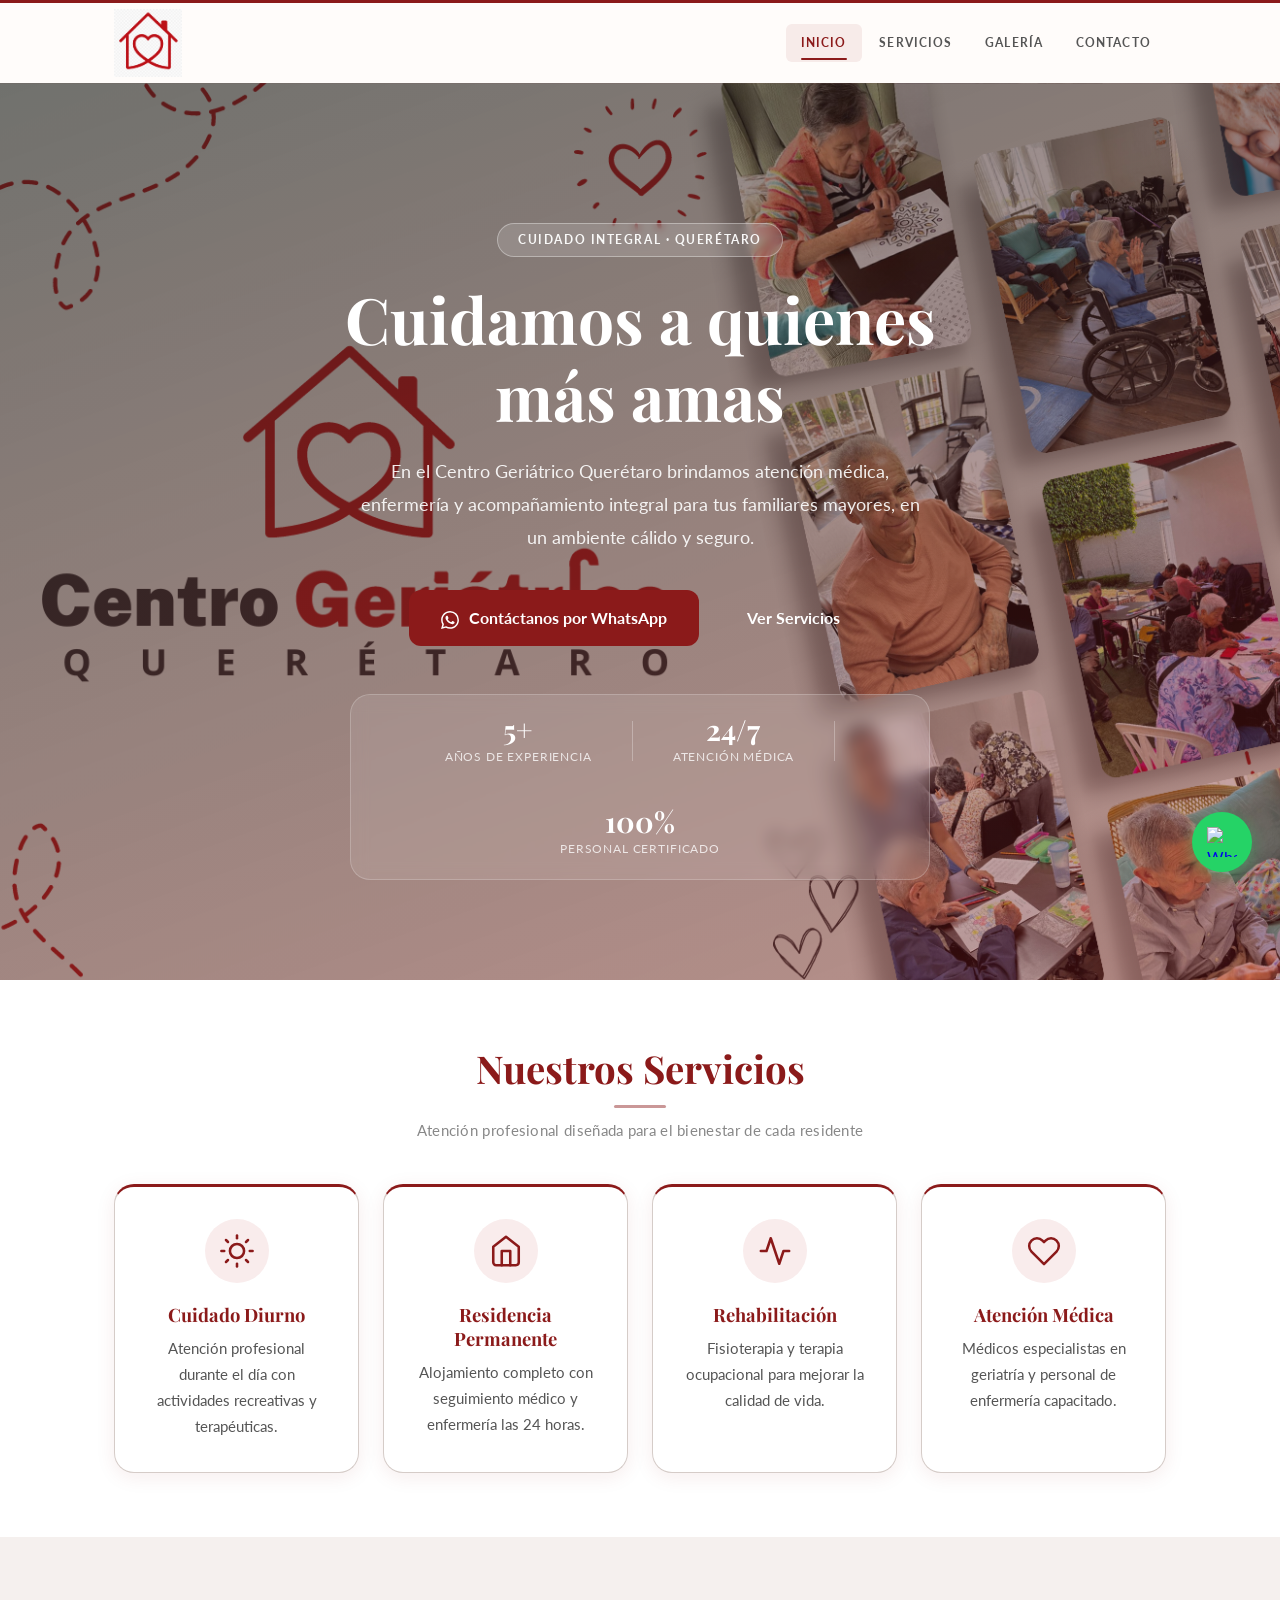
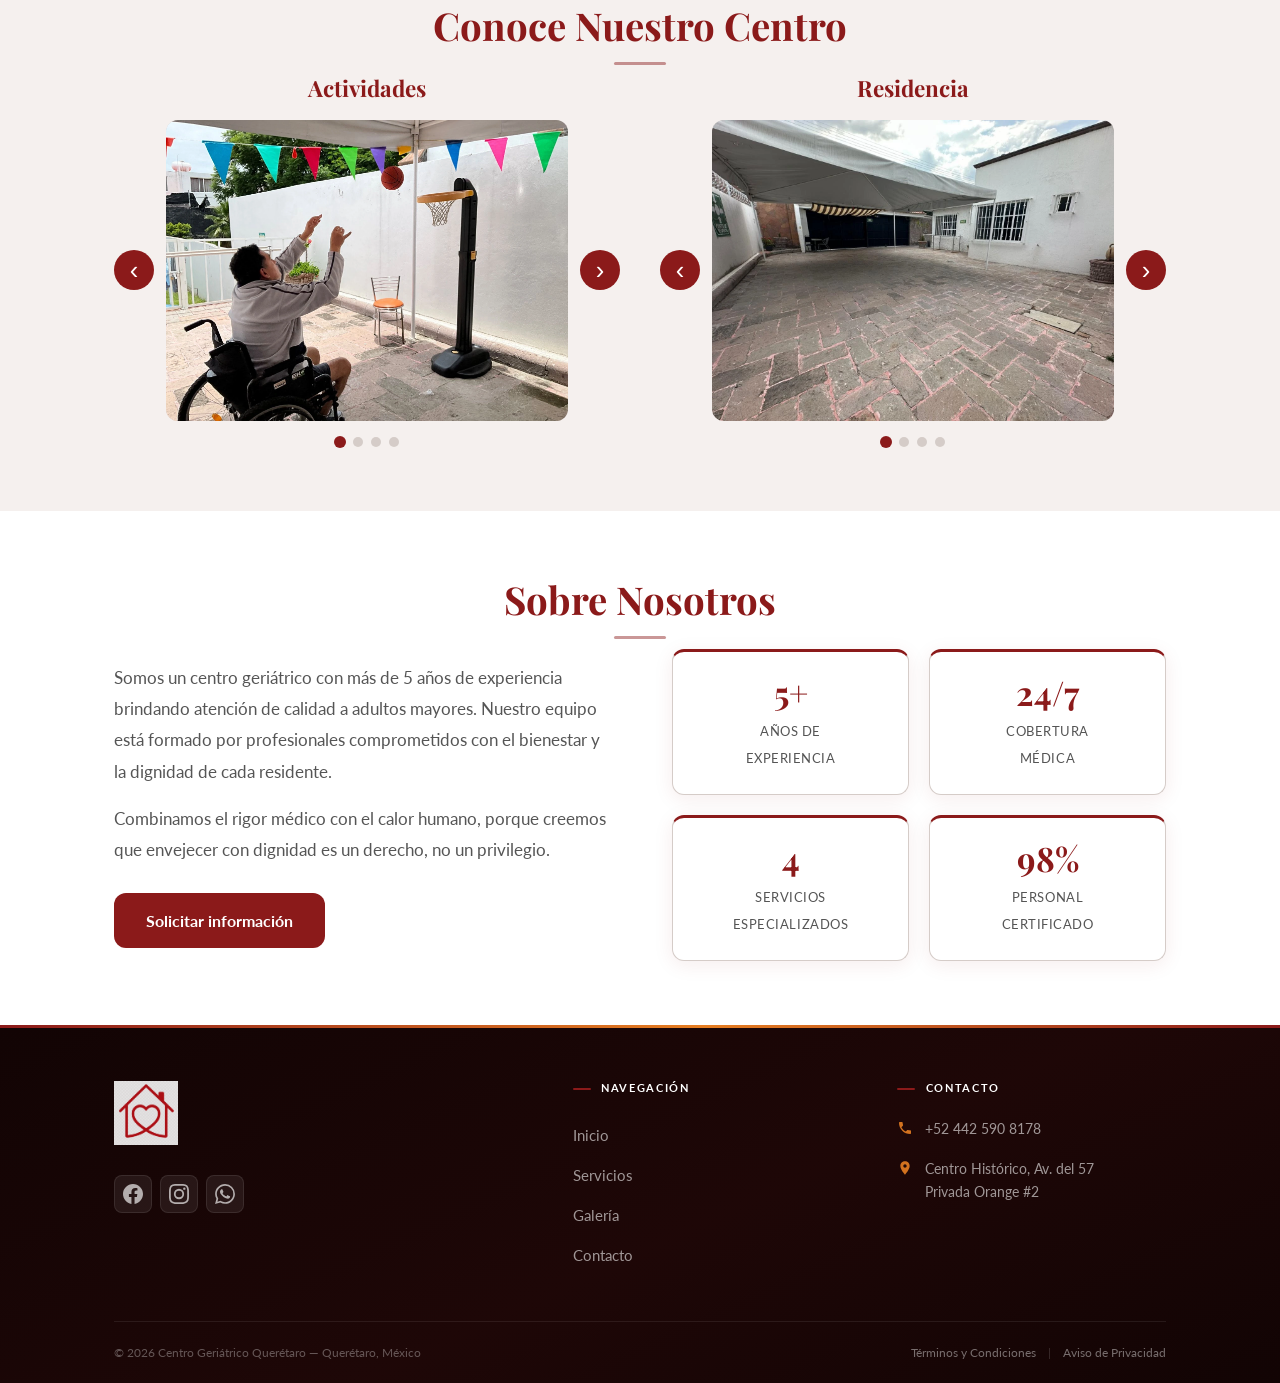
==== index.html @ 03a0b462 "Segunda versión de página web para CGQ" ====
<!DOCTYPE html>
<html lang="es">
<head>
  <meta charset="UTF-8" />
  <meta name="viewport" content="width=device-width, initial-scale=1.0" />
  <title>Centro Geriátrico Querétaro | Cuidado y Bienestar</title>
  <link rel="preconnect" href="https://fonts.googleapis.com">
  <link href="https://fonts.googleapis.com/css2?family=Playfair+Display:wght@400;600;700&family=Lato:wght@300;400;700&display=swap" rel="stylesheet">
  <link rel="stylesheet" href="css/styles.css" />
</head>
<body>

  <!-- HEADER -->
  <header class="header">
    <div class="container">
      <a href="index.html" class="nav-logo">
        <img src="img/logo.png" alt="Centro Geriátrico Querétaro" height="68">
      </a>
      <nav class="nav">
        <ul>
          <li><a href="index.html" class="active">Inicio</a></li>
          <li><a href="servicios.html">Servicios</a></li>
          <li><a href="galeria.html">Galería</a></li>
          <li><a href="contacto.html">Contacto</a></li>
        </ul>
      </nav>
    </div>
  </header>

  <!-- HERO -->
  <section id="inicio" class="hero">
    <div class="container hero-inner">
      <span class="hero-badge">Cuidado Integral · Querétaro</span>
      <h1>Cuidamos a quienes<br>más amas</h1>
      <p>En el Centro Geriátrico Querétaro brindamos atención médica, enfermería y acompañamiento integral para tus familiares mayores, en un ambiente cálido y seguro.</p>
      <div class="hero-actions">
        <a href="https://wa.me/5214425908178?text=Hola%2C%20me%20gustar%C3%ADa%20recibir%20informaci%C3%B3n%20sobre%20el%20Centro%20Geri%C3%A1trico%20Quer%C3%A9taro"
           class="btn btn-primary"
           target="_blank"
           rel="noopener">
          <svg viewBox="0 0 24 24" fill="currentColor" width="18" height="18" class="btn-icon" aria-hidden="true"><path d="M17.472 14.382c-.297-.149-1.758-.867-2.03-.967-.273-.099-.471-.148-.67.15-.197.297-.767.966-.94 1.164-.173.199-.347.223-.644.075-.297-.15-1.255-.463-2.39-1.475-.883-.788-1.48-1.761-1.653-2.059-.173-.297-.018-.458.13-.606.134-.133.298-.347.446-.52.149-.174.198-.298.298-.497.099-.198.05-.371-.025-.52-.075-.149-.669-1.612-.916-2.207-.242-.579-.487-.5-.669-.51-.173-.008-.371-.01-.57-.01-.198 0-.52.074-.792.372-.272.297-1.04 1.016-1.04 2.479 0 1.462 1.065 2.875 1.213 3.074.149.198 2.096 3.2 5.077 4.487.709.306 1.262.489 1.694.625.712.227 1.36.195 1.871.118.571-.085 1.758-.719 2.006-1.413.248-.694.248-1.289.173-1.413-.074-.124-.272-.198-.57-.347m-5.421 7.403h-.004a9.87 9.87 0 01-5.031-1.378l-.361-.214-3.741.982.998-3.648-.235-.374a9.86 9.86 0 01-1.51-5.26c.001-5.45 4.436-9.884 9.888-9.884 2.64 0 5.122 1.03 6.988 2.898a9.825 9.825 0 012.893 6.994c-.003 5.45-4.437 9.884-9.885 9.884m8.413-18.297A11.815 11.815 0 0012.05 0C5.495 0 .16 5.335.157 11.892c0 2.096.547 4.142 1.588 5.945L.057 24l6.305-1.654a11.882 11.882 0 005.683 1.448h.005c6.554 0 11.89-5.335 11.893-11.893a11.821 11.821 0 00-3.48-8.413z"/></svg>
          Contáctanos por WhatsApp
        </a>
        <a href="#servicios" class="btn btn-ghost">Ver Servicios</a>
      </div>
      <div class="hero-stats">
        <div class="hero-stat">
          <strong>5+</strong>
          <span>Años de experiencia</span>
        </div>
        <div class="hero-stat-sep" aria-hidden="true"></div>
        <div class="hero-stat">
          <strong>24/7</strong>
          <span>Atención médica</span>
        </div>
        <div class="hero-stat-sep" aria-hidden="true"></div>
        <div class="hero-stat">
          <strong>100%</strong>
          <span>Personal certificado</span>
        </div>
      </div>
    </div>
  </section>

  <!-- SERVICIOS -->
  <section id="servicios" class="servicios">
    <div class="container">
      <h2 class="section-title">Nuestros Servicios</h2>
      <p class="section-subtitle">Atención profesional diseñada para el bienestar de cada residente</p>
      <div class="cards">

        <div class="card">
          <div class="card-icon">
            <svg viewBox="0 0 24 24" fill="none" stroke="currentColor" stroke-width="1.8" stroke-linecap="round" stroke-linejoin="round" width="34" height="34" aria-hidden="true">
              <circle cx="12" cy="12" r="5"/><line x1="12" y1="1" x2="12" y2="3"/><line x1="12" y1="21" x2="12" y2="23"/><line x1="4.22" y1="4.22" x2="5.64" y2="5.64"/><line x1="18.36" y1="18.36" x2="19.78" y2="19.78"/><line x1="1" y1="12" x2="3" y2="12"/><line x1="21" y1="12" x2="23" y2="12"/><line x1="4.22" y1="19.78" x2="5.64" y2="18.36"/><line x1="18.36" y1="5.64" x2="19.78" y2="4.22"/>
            </svg>
          </div>
          <h3>Cuidado Diurno</h3>
          <p>Atención profesional durante el día con actividades recreativas y terapéuticas.</p>
        </div>

        <div class="card">
          <div class="card-icon">
            <svg viewBox="0 0 24 24" fill="none" stroke="currentColor" stroke-width="1.8" stroke-linecap="round" stroke-linejoin="round" width="34" height="34" aria-hidden="true">
              <path d="M3 9l9-7 9 7v11a2 2 0 0 1-2 2H5a2 2 0 0 1-2-2z"/><polyline points="9 22 9 12 15 12 15 22"/>
            </svg>
          </div>
          <h3>Residencia Permanente</h3>
          <p>Alojamiento completo con seguimiento médico y enfermería las 24 horas.</p>
        </div>

        <div class="card">
          <div class="card-icon">
            <svg viewBox="0 0 24 24" fill="none" stroke="currentColor" stroke-width="1.8" stroke-linecap="round" stroke-linejoin="round" width="34" height="34" aria-hidden="true">
              <polyline points="22 12 18 12 15 21 9 3 6 12 2 12"/>
            </svg>
          </div>
          <h3>Rehabilitación</h3>
          <p>Fisioterapia y terapia ocupacional para mejorar la calidad de vida.</p>
        </div>

        <div class="card">
          <div class="card-icon">
            <svg viewBox="0 0 24 24" fill="none" stroke="currentColor" stroke-width="1.8" stroke-linecap="round" stroke-linejoin="round" width="34" height="34" aria-hidden="true">
              <path d="M20.84 4.61a5.5 5.5 0 0 0-7.78 0L12 5.67l-1.06-1.06a5.5 5.5 0 0 0-7.78 7.78l1.06 1.06L12 21.23l7.78-7.78 1.06-1.06a5.5 5.5 0 0 0 0-7.78z"/>
            </svg>
          </div>
          <h3>Atención Médica</h3>
          <p>Médicos especialistas en geriatría y personal de enfermería capacitado.</p>
        </div>

      </div>
    </div>
  </section>

  <!-- CARRUSELES -->
  <section id="carruseles" class="carruseles">
    <div class="container">
      <h2 class="section-title">Conoce Nuestro Centro</h2>
      <div class="carruseles-wrapper">

        <!-- Carrusel Actividades -->
        <div class="carrusel" data-carrusel="actividades">
          <h3 class="carrusel-titulo">Actividades</h3>
          <div class="carrusel-track-wrapper">
            <button class="carrusel-btn carrusel-prev" aria-label="Anterior">&#8249;</button>
            <div class="carrusel-track">
              <img src="img/carrousel/actividades-1.webp" alt="Actividades 1" class="carrusel-slide active">
              <img src="img/carrousel/actividades-2.webp" alt="Actividades 2" class="carrusel-slide">
              <img src="img/carrousel/actividades-3.webp" alt="Actividades 3" class="carrusel-slide">
              <img src="img/carrousel/actividades-4.webp" alt="Actividades 4" class="carrusel-slide">
            </div>
            <button class="carrusel-btn carrusel-next" aria-label="Siguiente">&#8250;</button>
          </div>
          <div class="carrusel-dots">
            <span class="carrusel-dot active"></span>
            <span class="carrusel-dot"></span>
            <span class="carrusel-dot"></span>
            <span class="carrusel-dot"></span>
          </div>
        </div>

        <!-- Carrusel Residencia -->
        <div class="carrusel" data-carrusel="residencia">
          <h3 class="carrusel-titulo">Residencia</h3>
          <div class="carrusel-track-wrapper">
            <button class="carrusel-btn carrusel-prev" aria-label="Anterior">&#8249;</button>
            <div class="carrusel-track">
              <img src="img/carrousel/residencia-1.webp" alt="Residencia 1" class="carrusel-slide active">
              <img src="img/carrousel/residencia-2.webp" alt="Residencia 2" class="carrusel-slide">
              <img src="img/carrousel/residencia-3.jpeg" alt="Residencia 3" class="carrusel-slide">
              <img src="img/carrousel/residencia-4.jpeg" alt="Residencia 4" class="carrusel-slide">
            </div>
            <button class="carrusel-btn carrusel-next" aria-label="Siguiente">&#8250;</button>
          </div>
          <div class="carrusel-dots">
            <span class="carrusel-dot active"></span>
            <span class="carrusel-dot"></span>
            <span class="carrusel-dot"></span>
            <span class="carrusel-dot"></span>
          </div>
        </div>

      </div>
    </div>
  </section>

  <!-- NOSOTROS -->
  <section id="nosotros" class="nosotros">
    <div class="container">
      <h2 class="section-title">Sobre Nosotros</h2>
      <div class="nosotros-grid">
        <div class="nosotros-text">
          <p>
            Somos un centro geriátrico con más de 5 años de experiencia brindando
            atención de calidad a adultos mayores. Nuestro equipo está formado por
            profesionales comprometidos con el bienestar y la dignidad de cada residente.
          </p>
          <p>
            Combinamos el rigor médico con el calor humano, porque creemos que envejecer
            con dignidad es un derecho, no un privilegio.
          </p>
          <a href="contacto.html" class="btn btn-primary nosotros-cta">Solicitar información</a>
        </div>
        <div class="nosotros-stats-grid">
          <div class="nosotros-stat">
            <strong>5+</strong>
            <span>Años de<br>experiencia</span>
          </div>
          <div class="nosotros-stat">
            <strong>24/7</strong>
            <span>Cobertura<br>médica</span>
          </div>
          <div class="nosotros-stat">
            <strong>4</strong>
            <span>Servicios<br>especializados</span>
          </div>
          <div class="nosotros-stat">
            <strong>100%</strong>
            <span>Personal<br>certificado</span>
          </div>
        </div>
      </div>
    </div>
  </section>

  <!-- FOOTER -->
  <footer class="footer">
    <div class="container">
      <div class="footer-grid">

        <!-- Logo y redes sociales -->
        <div class="footer-col footer-brand">
          <a href="index.html" class="footer-logo-link">
            <img src="img/logo.png" alt="Centro Geriátrico Querétaro" height="64">
          </a>
          <div class="footer-social">
            <a href="https://www.facebook.com/people/Centro-Geriatrico-Quer%C3%A9taro/100082821207670/" class="footer-social-link" aria-label="Facebook" target="_blank" rel="noopener">
              <svg viewBox="0 0 24 24" fill="currentColor" width="20" height="20" aria-hidden="true"><path d="M24 12.073c0-6.627-5.373-12-12-12s-12 5.373-12 12c0 5.99 4.388 10.954 10.125 11.854v-8.385H7.078v-3.47h3.047V9.43c0-3.007 1.792-4.669 4.533-4.669 1.312 0 2.686.235 2.686.235v2.953H15.83c-1.491 0-1.956.925-1.956 1.874v2.25h3.328l-.532 3.47h-2.796v8.385C19.612 23.027 24 18.062 24 12.073z"/></svg>
            </a>
            <a href="https://www.instagram.com/centro_geriatrico_qro" class="footer-social-link" aria-label="Instagram" target="_blank" rel="noopener">
              <svg viewBox="0 0 24 24" fill="currentColor" width="20" height="20" aria-hidden="true"><path d="M12 2.163c3.204 0 3.584.012 4.85.07 3.252.148 4.771 1.691 4.919 4.919.058 1.265.069 1.645.069 4.849 0 3.205-.012 3.584-.069 4.849-.149 3.225-1.664 4.771-4.919 4.919-1.266.058-1.644.07-4.85.07-3.204 0-3.584-.012-4.849-.07-3.26-.149-4.771-1.699-4.919-4.92-.058-1.265-.07-1.644-.07-4.849 0-3.204.013-3.583.07-4.849.149-3.227 1.664-4.771 4.919-4.919 1.266-.057 1.645-.069 4.849-.069zM12 0C8.741 0 8.333.014 7.053.072 2.695.272.273 2.69.073 7.052.014 8.333 0 8.741 0 12c0 3.259.014 3.668.072 4.948.2 4.358 2.618 6.78 6.98 6.98C8.333 23.986 8.741 24 12 24c3.259 0 3.668-.014 4.948-.072 4.354-.2 6.782-2.618 6.979-6.98.059-1.28.073-1.689.073-4.948 0-3.259-.014-3.667-.072-4.947-.196-4.354-2.617-6.78-6.979-6.98C15.668.014 15.259 0 12 0zm0 5.838a6.162 6.162 0 100 12.324 6.162 6.162 0 000-12.324zM12 16a4 4 0 110-8 4 4 0 010 8zm6.406-11.845a1.44 1.44 0 100 2.881 1.44 1.44 0 000-2.881z"/></svg>
            </a>
            <a href="https://wa.me/5214425908178" class="footer-social-link" aria-label="WhatsApp" target="_blank" rel="noopener">
              <svg viewBox="0 0 24 24" fill="currentColor" width="20" height="20" aria-hidden="true"><path d="M17.472 14.382c-.297-.149-1.758-.867-2.03-.967-.273-.099-.471-.148-.67.15-.197.297-.767.966-.94 1.164-.173.199-.347.223-.644.075-.297-.15-1.255-.463-2.39-1.475-.883-.788-1.48-1.761-1.653-2.059-.173-.297-.018-.458.13-.606.134-.133.298-.347.446-.52.149-.174.198-.298.298-.497.099-.198.05-.371-.025-.52-.075-.149-.669-1.612-.916-2.207-.242-.579-.487-.5-.669-.51-.173-.008-.371-.01-.57-.01-.198 0-.52.074-.792.372-.272.297-1.04 1.016-1.04 2.479 0 1.462 1.065 2.875 1.213 3.074.149.198 2.096 3.2 5.077 4.487.709.306 1.262.489 1.694.625.712.227 1.36.195 1.871.118.571-.085 1.758-.719 2.006-1.413.248-.694.248-1.289.173-1.413-.074-.124-.272-.198-.57-.347m-5.421 7.403h-.004a9.87 9.87 0 01-5.031-1.378l-.361-.214-3.741.982.998-3.648-.235-.374a9.86 9.86 0 01-1.51-5.26c.001-5.45 4.436-9.884 9.888-9.884 2.64 0 5.122 1.03 6.988 2.898a9.825 9.825 0 012.893 6.994c-.003 5.45-4.437 9.884-9.885 9.884m8.413-18.297A11.815 11.815 0 0012.05 0C5.495 0 .16 5.335.157 11.892c0 2.096.547 4.142 1.588 5.945L.057 24l6.305-1.654a11.882 11.882 0 005.683 1.448h.005c6.554 0 11.89-5.335 11.893-11.893a11.821 11.821 0 00-3.48-8.413z"/></svg>
            </a>
          </div>
        </div>

        <!-- Navegación -->
        <div class="footer-col">
          <h4 class="footer-heading">Navegación</h4>
          <ul class="footer-nav-list">
            <li><a href="index.html">Inicio</a></li>
            <li><a href="servicios.html">Servicios</a></li>
            <li><a href="galeria.html">Galería</a></li>
            <li><a href="contacto.html">Contacto</a></li>
          </ul>
        </div>

        <!-- Contacto -->
        <div class="footer-col">
          <h4 class="footer-heading">Contacto</h4>
          <ul class="footer-contact-list">
            <li>
              <svg viewBox="0 0 24 24" fill="currentColor" width="16" height="16" aria-hidden="true"><path d="M6.62 10.79c1.44 2.83 3.76 5.14 6.59 6.59l2.2-2.2c.27-.27.67-.36 1.02-.24 1.12.37 2.33.57 3.57.57.55 0 1 .45 1 1V20c0 .55-.45 1-1 1-9.39 0-17-7.61-17-17 0-.55.45-1 1-1h3.5c.55 0 1 .45 1 1 0 1.25.2 2.45.57 3.57.11.35.03.74-.25 1.02l-2.2 2.2z"/></svg>
              <a href="tel:+5214425908178">+52 442 590 8178</a>
            </li>
            <li>
              <svg viewBox="0 0 24 24" fill="currentColor" width="16" height="16" aria-hidden="true"><path d="M12 2C8.13 2 5 5.13 5 9c0 5.25 7 13 7 13s7-7.75 7-13c0-3.87-3.13-7-7-7zm0 9.5c-1.38 0-2.5-1.12-2.5-2.5s1.12-2.5 2.5-2.5 2.5 1.12 2.5 2.5-1.12 2.5-2.5 2.5z"/></svg>
              <span>Centro Histórico, Av. del 57<br>Privada Orange #2</span>
            </li>
          </ul>
        </div>

      </div>

      <!-- Barra inferior -->
      <div class="footer-bottom">
        <p>&copy; 2026 Centro Geriátrico Querétaro — Querétaro, México</p>
        <div class="footer-legal">
          <a href="terminos.html">Términos y Condiciones</a>
          <span class="footer-legal-sep">|</span>
          <a href="aviso-privacidad.html">Aviso de Privacidad</a>
        </div>
      </div>

    </div>
  </footer>

  <!-- Botón flotante WhatsApp -->
  <a href="https://wa.me/5214425908178?text=Hola%2C%20me%20gustar%C3%ADa%20recibir%20informaci%C3%B3n%20sobre%20el%20Centro%20Geri%C3%A1trico%20Quer%C3%A9taro"
     class="whatsapp-float"
     target="_blank"
     rel="noopener"
     aria-label="Contactar por WhatsApp">
    <img src="https://upload.wikimedia.org/wikipedia/commons/6/6b/WhatsApp.svg" alt="WhatsApp" width="30" height="30">
  </a>

  <script src="js/main.js"></script>
  <script src="js/index.js"></script>
</body>
</html>
---- css/styles.css ----
/* =====================
   RESET & BASE
   ===================== */
*, *::before, *::after {
  box-sizing: border-box;
  margin: 0;
  padding: 0;
}

:root {
  --color-primary:       #8B1A1A;
  --color-primary-dark:  #6B1212;
  --color-primary-light: #A52020;
  --color-primary-pale:  #F9ECEC;
  --color-black:         #1A1A1A;
  --color-gray-dark:     #555555;
  --color-gray-mid:      #888888;
  --color-gray-light:    #D5CCC8;
  --color-cream:         #F5F0EE;
  --color-white:         #FFFFFF;
  --font-heading:        'Playfair Display', Georgia, serif;
  --font-body:           'Lato', sans-serif;
  --radius-sm:           6px;
  --radius-md:           12px;
  --radius-lg:           20px;
  --shadow-card:         0 4px 20px rgba(139, 26, 26, 0.08);
  --shadow-hover:        0 8px 32px rgba(139, 26, 26, 0.15);
  --transition:          transform 200ms cubic-bezier(0.23, 1, 0.32, 1), box-shadow 200ms ease-out, background-color 180ms ease, color 150ms ease, border-color 150ms ease, opacity 200ms ease;
  --ease-out-quart:      cubic-bezier(0.25, 1, 0.5, 1);
  --ease-out-expo:       cubic-bezier(0.16, 1, 0.3, 1);
}

html {
  scroll-behavior: smooth;
}

body {
  font-family: var(--font-body);
  color: var(--color-black);
  background-color: var(--color-white);
  line-height: 1.7;
  margin: 0;
}

/* =====================
   OVERLAY DE TRANSICIÓN
   ===================== */
#page-overlay {
  position: fixed;
  inset: 0;
  background: var(--color-white);
  z-index: 10000;
  pointer-events: none;
  opacity: 1;
  transition: opacity 0.35s ease;
}

#page-overlay.oculto {
  opacity: 0;
}

h1, h2, h3, h4 {
  font-family: var(--font-heading);
  color: var(--color-black);
  line-height: 1.3;
}

.container {
  max-width: 1100px;
  margin: 0 auto;
  padding: 0 1.5rem;
}

/* =====================
   HEADER / NAVBAR
   ===================== */
.header {
  background: #FFFCFA;
  border-top: 3px solid var(--color-primary);
  position: sticky;
  top: 0;
  z-index: 100;
  box-shadow: 0 1px 0 rgba(26, 8, 8, 0.06);
  transition: box-shadow 280ms ease;
}

.header.header--scrolled {
  box-shadow: 0 4px 28px rgba(26, 8, 8, 0.13);
}

.header .container {
  display: flex;
  align-items: center;
  justify-content: space-between;
  height: 80px;
}

.nav-logo {
  display: flex;
  align-items: center;
  text-decoration: none;
  flex-shrink: 0;
  transition: opacity 180ms ease;
}

.nav-logo:hover {
  opacity: 0.88;
}

.nav ul {
  list-style: none;
  display: flex;
  gap: 0.15rem;
}

.nav a {
  display: block;
  color: var(--color-gray-dark);
  font-weight: 700;
  font-size: 0.78rem;
  letter-spacing: 0.09em;
  text-transform: uppercase;
  text-decoration: none;
  padding: 0.5rem 0.95rem;
  border-radius: var(--radius-sm);
  position: relative;
  transition: color 180ms ease, background-color 180ms ease;
}

.nav a::after {
  content: '';
  position: absolute;
  bottom: 2px;
  left: 0.95rem;
  right: 0.95rem;
  height: 2px;
  background: var(--color-primary);
  border-radius: 1px;
  transform: scaleX(0);
  transform-origin: left center;
  transition: transform 240ms cubic-bezier(0.23, 1, 0.32, 1);
}

.nav a:hover {
  color: var(--color-primary);
  background-color: rgba(139, 26, 26, 0.05);
}

.nav a:hover::after {
  transform: scaleX(0.55);
}

.nav a.active {
  color: var(--color-primary);
  background-color: rgba(139, 26, 26, 0.07);
}

.nav a.active::after {
  transform: scaleX(1);
}

/* =====================
   HERO
   ===================== */
.hero {
  background-color: var(--color-cream);
  background-image: linear-gradient(160deg, rgba(26,26,26,0.55) 0%, rgba(139,26,26,0.38) 100%),
                    url('../img/fondo-hero.png');
  background-attachment: scroll;
  background-size: cover;
  background-position: center;
  padding: 140px 2rem 100px;
  text-align: center;
}

.hero-inner {
  position: relative;
  z-index: 1;
}

.hero-badge {
  display: inline-block;
  background: rgba(255, 255, 255, 0.14);
  border: 1px solid rgba(255, 255, 255, 0.35);
  color: rgba(255, 255, 255, 0.95);
  font-size: 0.75rem;
  font-weight: 700;
  letter-spacing: 0.13em;
  text-transform: uppercase;
  padding: 6px 20px;
  border-radius: 100px;
  margin-bottom: 1.5rem;
  backdrop-filter: blur(4px);
}

.hero h1 {
  color: var(--color-white);
  font-size: clamp(2.2rem, 5.5vw, 4rem);
  font-family: var(--font-heading);
  font-weight: 700;
  margin-bottom: 1.25rem;
  line-height: 1.2;
}

.hero p {
  color: rgba(255, 255, 255, 0.90);
  font-size: 1.15rem;
  max-width: 560px;
  margin: 0 auto 2.25rem;
  line-height: 1.8;
}

.hero-actions {
  display: flex;
  gap: 1rem;
  justify-content: center;
  flex-wrap: wrap;
  margin-bottom: 3rem;
}

.btn-icon {
  vertical-align: middle;
  margin-right: 6px;
  flex-shrink: 0;
}

.btn-ghost {
  display: inline-block;
  padding: 14px 32px;
  border-radius: var(--radius-md);
  font-family: var(--font-body);
  font-weight: 700;
  font-size: 1rem;
  text-decoration: none;
  cursor: pointer;
  background: transparent;
  color: var(--color-white);
  border: 2px solid rgba(255, 255, 255, 0.65);
  transition: var(--transition);
}

.btn-ghost:hover {
  background: rgba(255, 255, 255, 0.12);
  border-color: var(--color-white);
}

@media (hover: hover) and (pointer: fine) {
  .btn-ghost:hover {
    transform: translateY(-2px);
  }
}

.btn-ghost:active {
  transform: scale(0.97);
  transition: transform 100ms ease-out;
}

.hero-stats {
  display: flex;
  align-items: center;
  justify-content: center;
  gap: 2.5rem;
  flex-wrap: wrap;
  background: rgba(255, 255, 255, 0.10);
  border: 1px solid rgba(255, 255, 255, 0.20);
  border-radius: var(--radius-lg);
  padding: 1.25rem 2.5rem;
  backdrop-filter: blur(8px);
  max-width: 580px;
  margin: 0 auto;
}

.hero-stat {
  display: flex;
  flex-direction: column;
  align-items: center;
  gap: 0.2rem;
}

.hero-stat strong {
  color: var(--color-white);
  font-family: var(--font-heading);
  font-size: 1.8rem;
  font-weight: 700;
  line-height: 1;
}

.hero-stat span {
  color: rgba(255, 255, 255, 0.78);
  font-size: 0.75rem;
  text-transform: uppercase;
  letter-spacing: 0.07em;
  text-align: center;
}

.hero-stat-sep {
  width: 1px;
  height: 40px;
  background: rgba(255, 255, 255, 0.28);
  flex-shrink: 0;
}

/* =====================
   HERO ENTRANCE
   ===================== */
@keyframes heroUp {
  from { opacity: 0; transform: translateY(20px); }
  to   { opacity: 1; transform: none; }
}

.hero-badge {
  animation: heroUp 0.6s var(--ease-out-expo) 0ms both;
}

.hero h1 {
  animation: heroUp 0.65s var(--ease-out-expo) 80ms both;
}

.hero p {
  animation: heroUp 0.65s var(--ease-out-expo) 160ms both;
}

.hero-actions {
  animation: heroUp 0.6s var(--ease-out-expo) 240ms both;
}

.hero-stats {
  animation: heroUp 0.6s var(--ease-out-expo) 320ms both;
}

/* =====================
   SERVICE CARDS STAGGER
   ===================== */
.servicios .cards.cards-animate .card {
  animation: heroUp 0.55s var(--ease-out-expo) calc(var(--card-i, 0) * 80ms) both;
}

/* =====================
   BUTTONS
   ===================== */
.btn {
  display: inline-block;
  padding: 14px 32px;
  border-radius: var(--radius-md);
  font-family: var(--font-body);
  font-weight: 700;
  font-size: 1rem;
  text-decoration: none;
  cursor: pointer;
  border: none;
  transition: var(--transition);
}

.btn-primary,
button[type="submit"] {
  background: var(--color-primary);
  color: var(--color-white);
  border: none;
  border-radius: var(--radius-md);
  padding: 14px 32px;
  font-family: var(--font-body);
  font-weight: 700;
  font-size: 1rem;
  cursor: pointer;
  transition: var(--transition);
  text-decoration: none;
  display: inline-block;
}

.btn-primary:hover,
button[type="submit"]:hover {
  background: var(--color-primary-dark);
  box-shadow: var(--shadow-hover);
}

@media (hover: hover) and (pointer: fine) {
  .btn-primary:hover,
  button[type="submit"]:hover {
    transform: translateY(-2px);
  }
}

.btn-primary:active,
button[type="submit"]:active {
  transform: scale(0.97);
  transition: transform 100ms ease-out;
}

.btn-secondary {
  background-color: transparent;
  color: var(--color-primary);
  border: 2px solid var(--color-primary);
  margin-left: 0.75rem;
}

.btn-secondary:hover {
  background-color: var(--color-primary);
  color: var(--color-white);
  transform: translateY(-2px);
}

.btn-whatsapp {
  background-color: #25D366;
  color: var(--color-white);
}

.btn-whatsapp:hover {
  background-color: #1DA851;
  transform: translateY(-2px);
}

/* =====================
   SECCIONES ALTERNAS
   ===================== */
section {
  padding: 64px 2rem;
}

section:nth-child(even) {
  background-color: var(--color-cream);
}

section:nth-child(odd) {
  background-color: var(--color-white);
}

section h2 {
  font-size: clamp(1.6rem, 3vw, 2.4rem);
  color: var(--color-primary);
  text-align: center;
  margin-bottom: 2.5rem;
  font-family: var(--font-heading);
}

section h2.section-title {
  margin-bottom: 0.6rem;
}

.section-title {
  font-size: clamp(1.6rem, 3vw, 2.4rem);
  color: var(--color-primary);
  font-family: var(--font-heading);
  text-align: center;
  margin-bottom: 0.6rem;
  position: relative;
}

.section-title::after {
  content: '';
  display: block;
  width: 52px;
  height: 3px;
  background: var(--color-primary);
  opacity: 0.45;
  border-radius: 2px;
  margin: 0.7rem auto 0;
}

.section-subtitle {
  text-align: center;
  color: var(--color-gray-mid);
  font-size: 0.95rem;
  letter-spacing: 0.02em;
  margin-bottom: 2.5rem;
}

/* =====================
   SERVICIOS
   ===================== */
.cards {
  display: grid;
  grid-template-columns: repeat(auto-fit, minmax(220px, 1fr));
  gap: 1.5rem;
}

.card,
.service-card {
  background: var(--color-white);
  border-radius: var(--radius-lg);
  border: 1px solid var(--color-gray-light);
  border-top: 3px solid var(--color-primary);
  box-shadow: var(--shadow-card);
  padding: 2rem 1.75rem;
  text-align: center;
  transition: var(--transition);
}

.card:hover,
.service-card:hover {
  border-color: var(--color-primary-light);
  border-top-color: var(--color-primary);
  box-shadow: var(--shadow-hover);
}

@media (hover: hover) and (pointer: fine) {
  .card:hover,
  .service-card:hover {
    transform: translateY(-5px);
  }
}

.card:active,
.service-card:active {
  transform: scale(0.98);
  transition: transform 100ms ease-out;
}

.card-icon {
  display: flex;
  align-items: center;
  justify-content: center;
  width: 64px;
  height: 64px;
  border-radius: 50%;
  background: var(--color-primary-pale);
  color: var(--color-primary);
  margin: 0 auto 1.25rem;
  flex-shrink: 0;
}

.card h3,
.service-card h3 {
  color: var(--color-primary);
  font-family: var(--font-heading);
  margin-bottom: 0.6rem;
  font-size: 1.15rem;
}

.card p,
.service-card p {
  color: var(--color-gray-dark);
  font-size: 0.95rem;
  line-height: 1.7;
}

/* =====================
   CARRUSELES
   ===================== */
.carruseles-wrapper {
  display: flex;
  gap: 2.5rem;
  align-items: flex-start;
}

.carrusel {
  flex: 1;
  min-width: 0;
}

.carrusel-titulo {
  color: var(--color-primary);
  font-family: var(--font-heading);
  font-size: 1.4rem;
  text-align: center;
  margin-bottom: 1rem;
}

.carrusel-track-wrapper {
  display: flex;
  align-items: center;
  gap: 0.75rem;
}

.carrusel-track {
  position: relative;
  flex: 1;
  aspect-ratio: 4 / 3;
  overflow: hidden;
  border-radius: var(--radius-md);
  background: var(--color-gray-light);
}

.carrusel-slide {
  position: absolute;
  inset: 0;
  width: 100%;
  height: 100%;
  object-fit: cover;
  opacity: 0;
  transition: opacity 0.6s ease;
  pointer-events: none;
}

.carrusel-slide.active {
  opacity: 1;
}

.carrusel-btn {
  flex-shrink: 0;
  width: 40px;
  height: 40px;
  border-radius: 50%;
  border: none;
  background: var(--color-primary);
  color: var(--color-white);
  font-size: 1.6rem;
  line-height: 1;
  cursor: pointer;
  display: flex;
  align-items: center;
  justify-content: center;
  transition: var(--transition);
}

.carrusel-btn:hover {
  background: var(--color-primary-dark);
  transform: scale(1.08);
}

.carrusel-dots {
  display: flex;
  justify-content: center;
  gap: 0.5rem;
  margin-top: 1rem;
}

.carrusel-dot {
  width: 10px;
  height: 10px;
  border-radius: 50%;
  background: var(--color-gray-light);
  cursor: pointer;
  transition: var(--transition);
}

.carrusel-dot.active {
  background: var(--color-primary);
  transform: scale(1.2);
}

@media (max-width: 768px) {
  .carruseles-wrapper {
    flex-direction: column;
  }

  .carrusel {
    width: 100%;
  }
}

/* =====================
   NOSOTROS
   ===================== */
.nosotros {
  text-align: center;
}

.nosotros-grid {
  display: grid;
  grid-template-columns: 1fr 1fr;
  gap: 4rem;
  align-items: center;
  text-align: left;
  margin-top: 0.5rem;
}

.nosotros-text p {
  color: var(--color-gray-dark);
  font-size: 1.05rem;
  line-height: 1.85;
  margin-bottom: 1rem;
}

.nosotros-text p:last-of-type {
  margin-bottom: 0;
}

.nosotros-cta {
  margin-top: 1.75rem;
  display: inline-block;
}

.nosotros-stats-grid {
  display: grid;
  grid-template-columns: 1fr 1fr;
  gap: 1.25rem;
}

.nosotros-stat {
  background: var(--color-white);
  border: 1px solid var(--color-gray-light);
  border-top: 3px solid var(--color-primary);
  border-radius: var(--radius-md);
  padding: 1.5rem 1rem;
  text-align: center;
  box-shadow: var(--shadow-card);
  transition: var(--transition);
}

.nosotros-stat:hover {
  box-shadow: var(--shadow-hover);
  transform: translateY(-3px);
}

.nosotros-stat strong {
  display: block;
  font-family: var(--font-heading);
  font-size: 2.1rem;
  color: var(--color-primary);
  line-height: 1;
  margin-bottom: 0.4rem;
}

.nosotros-stat span {
  color: var(--color-gray-dark);
  font-size: 0.82rem;
  line-height: 1.5;
  text-transform: uppercase;
  letter-spacing: 0.04em;
}

/* =====================
   CONTACTO
   ===================== */
.form {
  max-width: 600px;
  margin: 0 auto;
  display: flex;
  flex-direction: column;
  gap: 1.25rem;
}

.form-group {
  display: flex;
  flex-direction: column;
  gap: 0.4rem;
}

.form-group label {
  font-weight: 700;
  font-size: 0.9rem;
  color: var(--color-black);
}

input,
textarea,
select {
  width: 100%;
  padding: 12px 16px;
  border: 1.5px solid var(--color-gray-light);
  border-radius: var(--radius-sm);
  font-family: var(--font-body);
  font-size: 1rem;
  transition: var(--transition);
  box-sizing: border-box;
}

input:focus,
textarea:focus {
  border-color: var(--color-primary);
  outline: none;
  box-shadow: 0 0 0 3px rgba(139, 26, 26, 0.12);
}

.form-respuesta {
  max-width: 600px;
  margin: 1rem auto 0;
  padding: 1rem;
  border-radius: var(--radius-sm);
  text-align: center;
  font-weight: 600;
}

.form-respuesta.exito {
  background-color: #d4edda;
  color: #155724;
}

.form-respuesta.error {
  background-color: #f8d7da;
  color: #721c24;
}

.whatsapp-cta {
  max-width: 600px;
  margin: 2.5rem auto 0;
  text-align: center;
}

.whatsapp-cta p {
  margin-bottom: 0.75rem;
  color: var(--color-gray-mid);
}

/* =====================
   BOTÓN FLOTANTE WHATSAPP
   ===================== */
@keyframes waPulse {
  0%   { box-shadow: 0 4px 16px rgba(37, 211, 102, 0.4), 0 0 0 0   rgba(37, 211, 102, 0.45); }
  60%  { box-shadow: 0 4px 16px rgba(37, 211, 102, 0.4), 0 0 0 14px rgba(37, 211, 102, 0);   }
  100% { box-shadow: 0 4px 16px rgba(37, 211, 102, 0.4), 0 0 0 0   rgba(37, 211, 102, 0);    }
}

.whatsapp-float {
  position: fixed;
  bottom: 28px;
  right: 28px;
  background: #25D366;
  border-radius: 50%;
  width: 60px;
  height: 60px;
  display: flex;
  align-items: center;
  justify-content: center;
  box-shadow: 0 4px 16px rgba(37, 211, 102, 0.4);
  transition: var(--transition);
  z-index: 10001;
  text-decoration: none;
  animation: waPulse 3s var(--ease-out-quart) 2.5s infinite;
}

.whatsapp-float:hover {
  box-shadow: 0 8px 24px rgba(37, 211, 102, 0.5);
}

@media (hover: hover) and (pointer: fine) {
  .whatsapp-float:hover {
    transform: scale(1.08);
  }
}

/* =====================
   FOOTER
   ===================== */
.footer {
  background: linear-gradient(155deg, #120404 0%, #1E0707 55%, #120404 100%);
  color: rgba(255, 255, 255, 0.72);
  font-family: var(--font-body);
  position: relative;
}

.footer::before {
  content: '';
  position: absolute;
  top: 0;
  left: 0;
  right: 0;
  height: 3px;
  background: linear-gradient(90deg, var(--color-primary) 0%, #E67E22 55%, var(--color-primary) 100%);
}

.footer .container {
  padding-top: 3.5rem;
  padding-bottom: 0;
}

.footer-grid {
  display: grid;
  grid-template-columns: 1.5fr 1fr 1fr;
  gap: 3.5rem;
  padding-bottom: 3rem;
  border-bottom: 1px solid rgba(255, 255, 255, 0.08);
}

.footer-brand {
  display: flex;
  flex-direction: column;
  gap: 1.4rem;
}

.footer-logo-link {
  display: inline-block;
  opacity: 0.90;
  transition: opacity 200ms ease;
}

.footer-logo-link:hover {
  opacity: 1;
}

.footer-social {
  display: flex;
  gap: 0.5rem;
}

.footer-social-link {
  display: flex;
  align-items: center;
  justify-content: center;
  width: 38px;
  height: 38px;
  border-radius: 8px;
  background: rgba(255, 255, 255, 0.07);
  border: 1px solid rgba(255, 255, 255, 0.09);
  color: rgba(255, 255, 255, 0.65);
  text-decoration: none;
  transition: background 200ms ease, color 200ms ease, border-color 200ms ease, transform 220ms cubic-bezier(0.23, 1, 0.32, 1);
}

.footer-social-link:hover {
  background: var(--color-primary);
  border-color: var(--color-primary);
  color: var(--color-white);
  transform: translateY(-3px);
}

.footer-heading {
  font-family: var(--font-body);
  color: var(--color-white);
  font-size: 0.68rem;
  font-weight: 700;
  letter-spacing: 0.15em;
  text-transform: uppercase;
  margin-bottom: 1.4rem;
  display: flex;
  align-items: center;
  gap: 0.65rem;
}

.footer-heading::before {
  content: '';
  display: inline-block;
  width: 18px;
  height: 2px;
  background: var(--color-primary);
  border-radius: 1px;
  flex-shrink: 0;
}

.footer-nav-list {
  list-style: none;
  display: flex;
  flex-direction: column;
  gap: 0.35rem;
}

.footer-nav-list a {
  color: rgba(255, 255, 255, 0.58);
  text-decoration: none;
  font-size: 0.92rem;
  display: flex;
  align-items: center;
  gap: 0;
  padding: 0.3rem 0;
  transition: color 180ms ease;
  overflow: hidden;
}

.footer-nav-list a::before {
  content: '';
  display: inline-block;
  width: 0;
  height: 1.5px;
  background: var(--color-primary-light);
  border-radius: 1px;
  flex-shrink: 0;
  transition: width 220ms cubic-bezier(0.23, 1, 0.32, 1), margin-right 220ms cubic-bezier(0.23, 1, 0.32, 1);
  margin-right: 0;
}

.footer-nav-list a:hover {
  color: rgba(255, 255, 255, 0.95);
}

.footer-nav-list a:hover::before {
  width: 14px;
  margin-right: 0.5rem;
}

.footer-contact-list {
  list-style: none;
  display: flex;
  flex-direction: column;
  gap: 1.1rem;
}

.footer-contact-list li {
  display: flex;
  align-items: flex-start;
  gap: 0.75rem;
  font-size: 0.88rem;
  line-height: 1.6;
  color: rgba(255, 255, 255, 0.58);
}

.footer-contact-list svg {
  flex-shrink: 0;
  margin-top: 2px;
  color: #E67E22;
  opacity: 0.90;
}

.footer-contact-list a {
  color: rgba(255, 255, 255, 0.58);
  text-decoration: none;
  transition: color 180ms ease;
}

.footer-contact-list a:hover {
  color: rgba(255, 255, 255, 0.95);
}

.footer-bottom {
  display: flex;
  align-items: center;
  justify-content: space-between;
  padding: 1.25rem 0;
  font-size: 0.78rem;
  color: rgba(255, 255, 255, 0.32);
  gap: 1rem;
  flex-wrap: wrap;
}

.footer-legal {
  display: flex;
  align-items: center;
  gap: 0.75rem;
}

.footer-legal a {
  color: rgba(255, 255, 255, 0.42);
  text-decoration: none;
  transition: color 180ms ease;
}

.footer-legal a:hover {
  color: rgba(255, 255, 255, 0.85);
}

.footer-legal-sep {
  color: rgba(255, 255, 255, 0.16);
}

@media (max-width: 768px) {
  .footer-grid {
    grid-template-columns: 1fr;
    gap: 2.25rem;
  }

  .footer-bottom {
    flex-direction: column;
    text-align: center;
  }
}

/* =====================
   RESPONSIVE
   ===================== */
@media (max-width: 768px) {
  .nosotros-grid {
    grid-template-columns: 1fr;
    gap: 2.5rem;
    text-align: center;
  }

  .nosotros-text p {
    text-align: left;
  }

  .nosotros-cta {
    display: block;
    text-align: center;
  }
}

@media (max-width: 640px) {
  .header .container {
    flex-direction: column;
    height: auto;
    padding: 0.85rem 1.5rem;
    gap: 0.6rem;
  }

  .nav ul {
    gap: 0;
    flex-wrap: wrap;
    justify-content: center;
  }

  .nav a {
    font-size: 0.72rem;
    padding: 0.45rem 0.75rem;
  }

  .nav a::after {
    left: 0.75rem;
    right: 0.75rem;
  }

  .hero {
    padding: 80px 1.5rem 60px;
  }

  .hero-stats {
    gap: 1.25rem;
    padding: 1rem 1.5rem;
  }

  .hero-stat-sep {
    display: none;
  }

  .hero-stats {
    flex-direction: row;
    justify-content: space-around;
  }

  .btn-secondary {
    display: none;
  }

  .whatsapp-float {
    bottom: 20px;
    right: 20px;
    width: 52px;
    height: 52px;
  }
}

/* =====================
   REDUCED MOTION
   ===================== */
@media (prefers-reduced-motion: reduce) {
  .btn-primary,
  button[type="submit"],
  .btn-ghost,
  .card,
  .service-card,
  .nosotros-stat,
  .whatsapp-float,
  .footer-social-link,
  .carrusel-btn {
    transition: background-color 150ms ease, color 150ms ease, border-color 150ms ease, box-shadow 150ms ease;
  }

  .nav a::after,
  .footer-nav-list a::before {
    transition: none;
  }

  .footer-social-link:hover,
  .nav-logo:hover {
    transform: none;
  }

  .btn-primary:active,
  button[type="submit"]:active,
  .btn-ghost:active,
  .card:active,
  .service-card:active {
    transform: none;
  }

  .hero-badge,
  .hero h1,
  .hero p,
  .hero-actions,
  .hero-stats,
  .servicios .cards.cards-animate .card,
  .whatsapp-float {
    animation: none;
  }
}
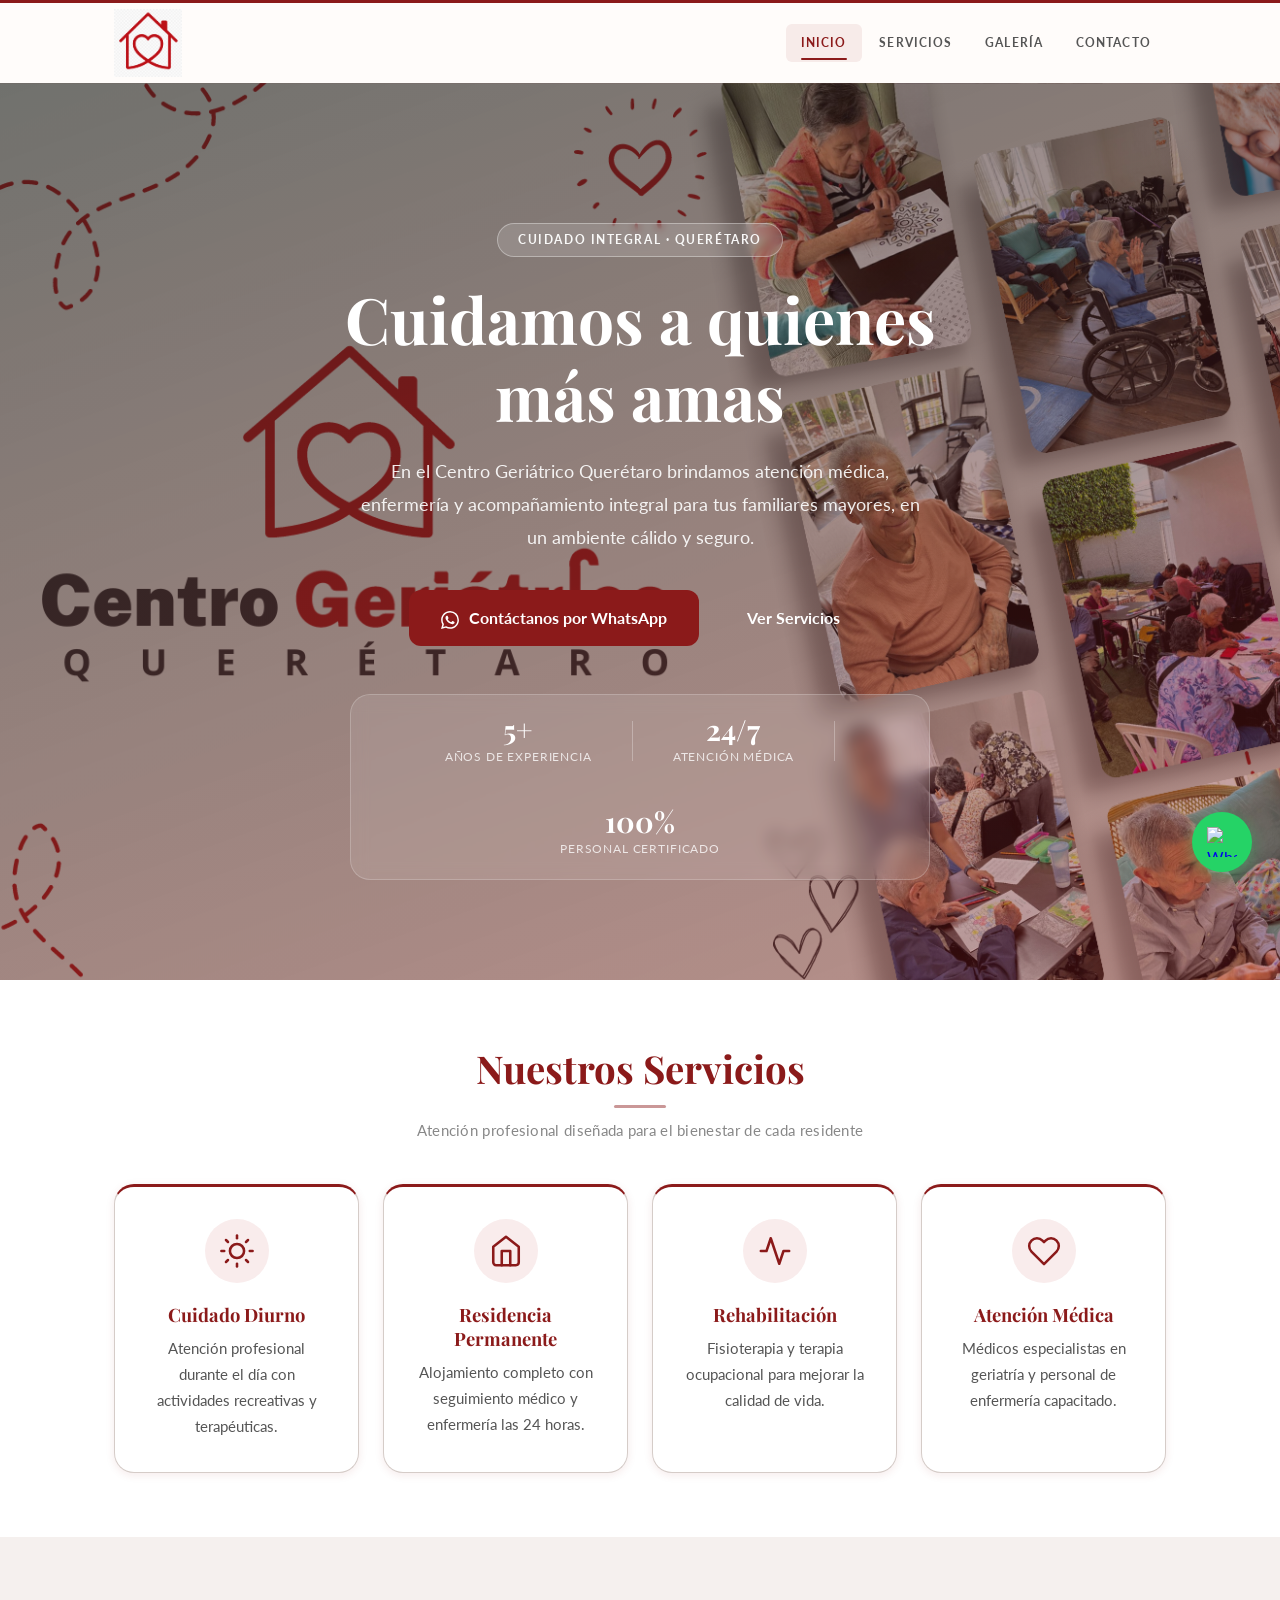
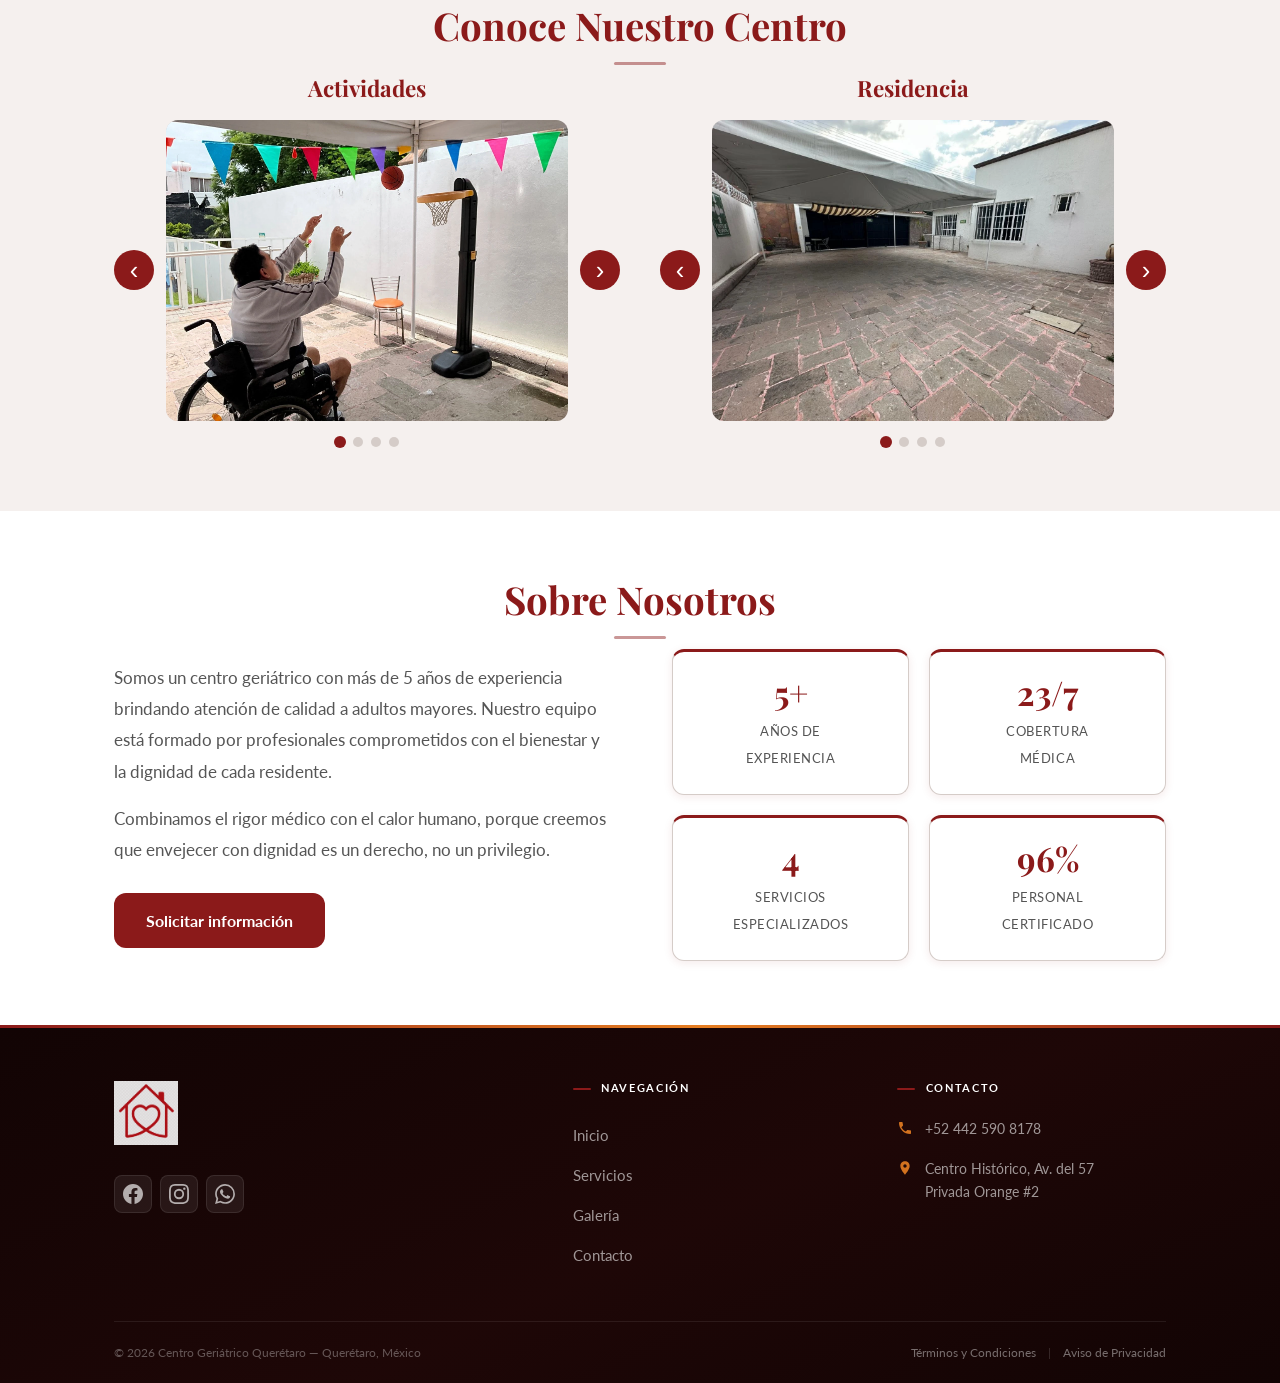
==== commit aa774bad: "commit con resultado final de página web para Centro Geriatrico Queretaro" ====
--- a/index.html
+++ b/index.html
@@ -125,10 +125,10 @@
           <div class="carrusel-track-wrapper">
             <button class="carrusel-btn carrusel-prev" aria-label="Anterior">&#8249;</button>
             <div class="carrusel-track">
-              <img src="img/carrousel/actividades-1.webp" alt="Actividades 1" class="carrusel-slide active">
-              <img src="img/carrousel/actividades-2.webp" alt="Actividades 2" class="carrusel-slide">
-              <img src="img/carrousel/actividades-3.webp" alt="Actividades 3" class="carrusel-slide">
-              <img src="img/carrousel/actividades-4.webp" alt="Actividades 4" class="carrusel-slide">
+              <img src="img/carrousel/actividades-1.webp" alt="Residente participando en juego de básquet adaptado en el jardín del centro" class="carrusel-slide active">
+              <img src="img/carrousel/actividades-2.webp" alt="Dinámica de juegos de puntería para estimulación cognitiva y motricidad" class="carrusel-slide">
+              <img src="img/carrousel/actividades-3.webp" alt="Espectáculo de charrería presentado a los residentes del centro" class="carrusel-slide">
+              <img src="img/carrousel/actividades-4.webp" alt="Fiesta temática con decoración, flores y ambiente festivo entre residentes" class="carrusel-slide">
             </div>
             <button class="carrusel-btn carrusel-next" aria-label="Siguiente">&#8250;</button>
           </div>
@@ -146,10 +146,10 @@
           <div class="carrusel-track-wrapper">
             <button class="carrusel-btn carrusel-prev" aria-label="Anterior">&#8249;</button>
             <div class="carrusel-track">
-              <img src="img/carrousel/residencia-1.webp" alt="Residencia 1" class="carrusel-slide active">
-              <img src="img/carrousel/residencia-2.webp" alt="Residencia 2" class="carrusel-slide">
-              <img src="img/carrousel/residencia-3.jpeg" alt="Residencia 3" class="carrusel-slide">
-              <img src="img/carrousel/residencia-4.jpeg" alt="Residencia 4" class="carrusel-slide">
+              <img src="img/carrousel/residencia-1.webp" alt="Patio cubierto y accesos amplios sin escalones, adaptados para sillas de ruedas y andaderas" class="carrusel-slide active">
+              <img src="img/carrousel/residencia-2.webp" alt="Jardín con áreas verdes, bancas y árboles donde los residentes conviven y toman el sol" class="carrusel-slide">
+              <img src="img/carrousel/residencia-3.jpeg" alt="Habitación compartida luminosa con camas de hospital y ambiente cálido" class="carrusel-slide">
+              <img src="img/carrousel/residencia-4.jpeg" alt="Sala de estar amplia para convivencia diaria y actividades grupales" class="carrusel-slide">
             </div>
             <button class="carrusel-btn carrusel-next" aria-label="Siguiente">&#8250;</button>
           </div>
--- a/css/styles.css
+++ b/css/styles.css
@@ -23,8 +23,8 @@
   --radius-sm:           6px;
   --radius-md:           12px;
   --radius-lg:           20px;
-  --shadow-card:         0 4px 20px rgba(139, 26, 26, 0.08);
-  --shadow-hover:        0 8px 32px rgba(139, 26, 26, 0.15);
+  --shadow-card:         0 2px 10px rgba(139, 26, 26, 0.09);
+  --shadow-hover:        0 4px 14px rgba(139, 26, 26, 0.14);
   --transition:          transform 200ms cubic-bezier(0.23, 1, 0.32, 1), box-shadow 200ms ease-out, background-color 180ms ease, color 150ms ease, border-color 150ms ease, opacity 200ms ease;
   --ease-out-quart:      cubic-bezier(0.25, 1, 0.5, 1);
   --ease-out-expo:       cubic-bezier(0.16, 1, 0.3, 1);
@@ -59,6 +59,10 @@
   opacity: 0;
 }
 
+h1, h2, h3 {
+  text-wrap: balance;
+}
+
 h1, h2, h3, h4 {
   font-family: var(--font-heading);
   color: var(--color-black);
@@ -85,7 +89,7 @@
 }
 
 .header.header--scrolled {
-  box-shadow: 0 4px 28px rgba(26, 8, 8, 0.13);
+  box-shadow: 0 4px 16px rgba(26, 8, 8, 0.12);
 }
 
 .header .container {
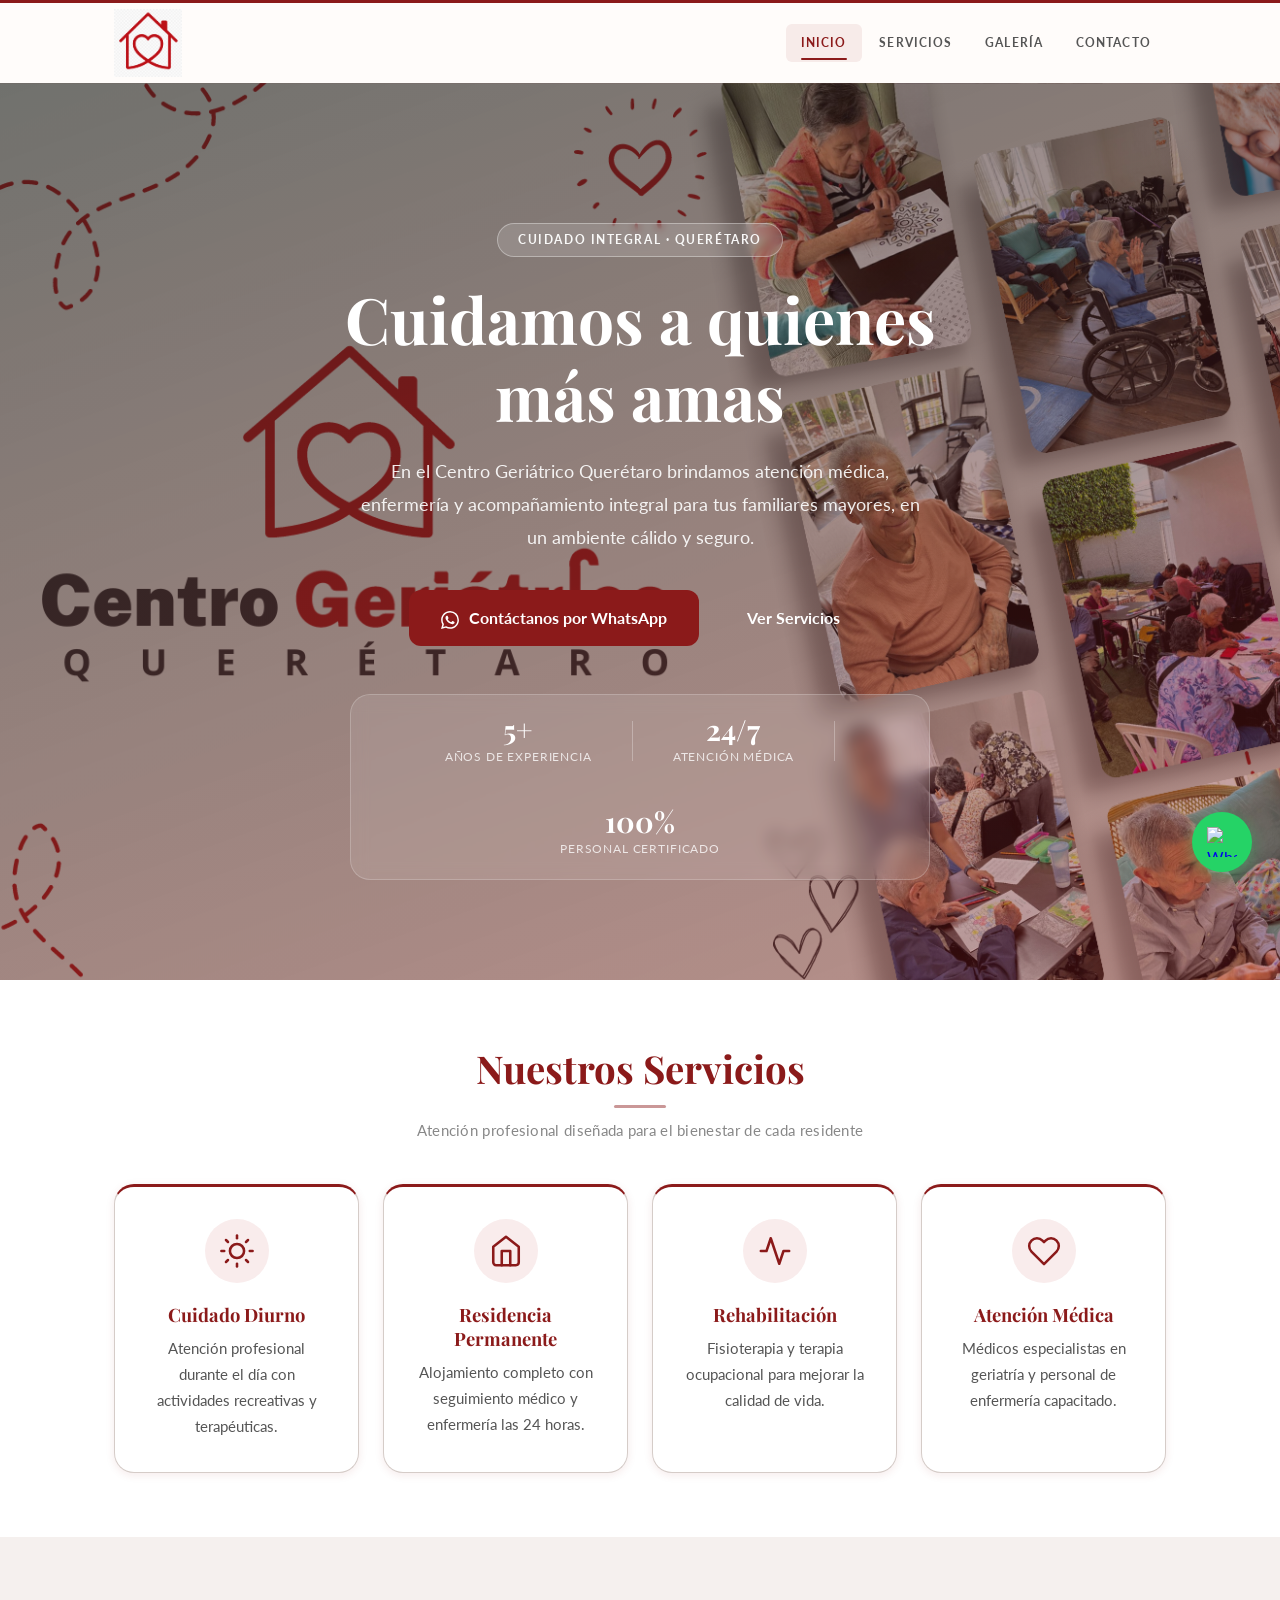
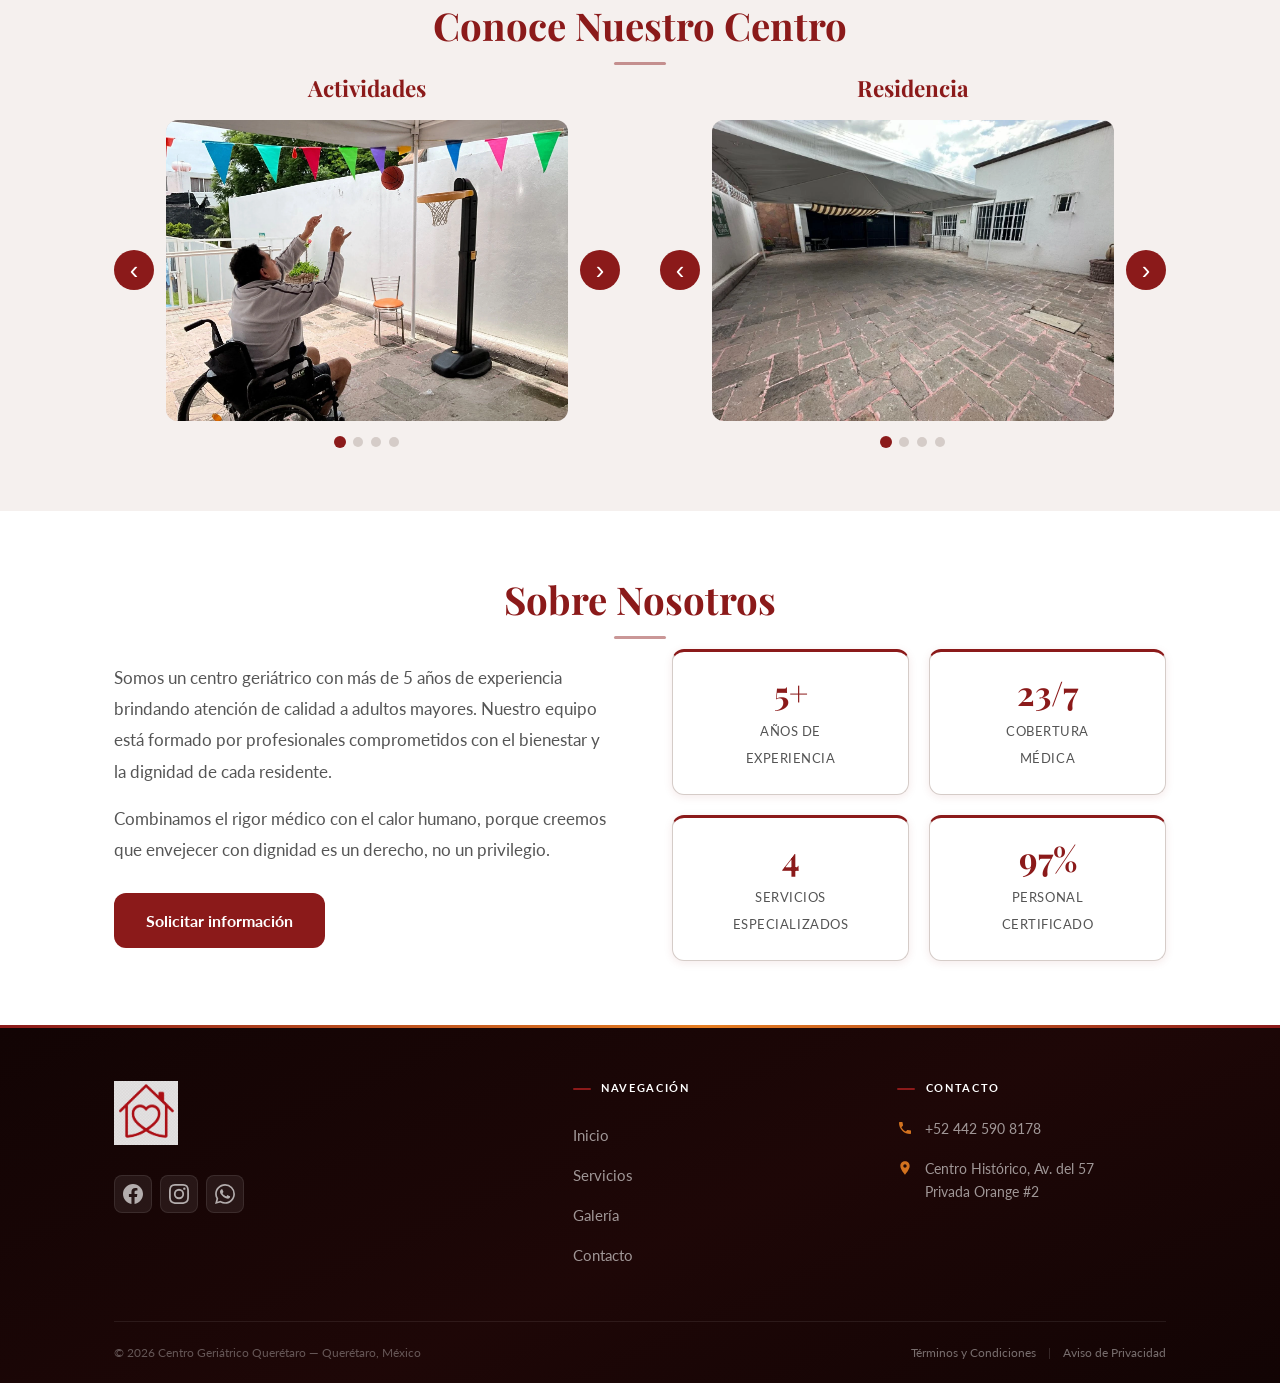
==== commit e88e76df: "commit con flavicon png" ====
--- a/index.html
+++ b/index.html
@@ -3,6 +3,7 @@
 <head>
   <meta charset="UTF-8" />
   <meta name="viewport" content="width=device-width, initial-scale=1.0" />
+  <link rel="icon" type="image/png" href="img/favicon.png" />
   <title>Centro Geriátrico Querétaro | Cuidado y Bienestar</title>
   <link rel="preconnect" href="https://fonts.googleapis.com">
   <link href="https://fonts.googleapis.com/css2?family=Playfair+Display:wght@400;600;700&family=Lato:wght@300;400;700&display=swap" rel="stylesheet">
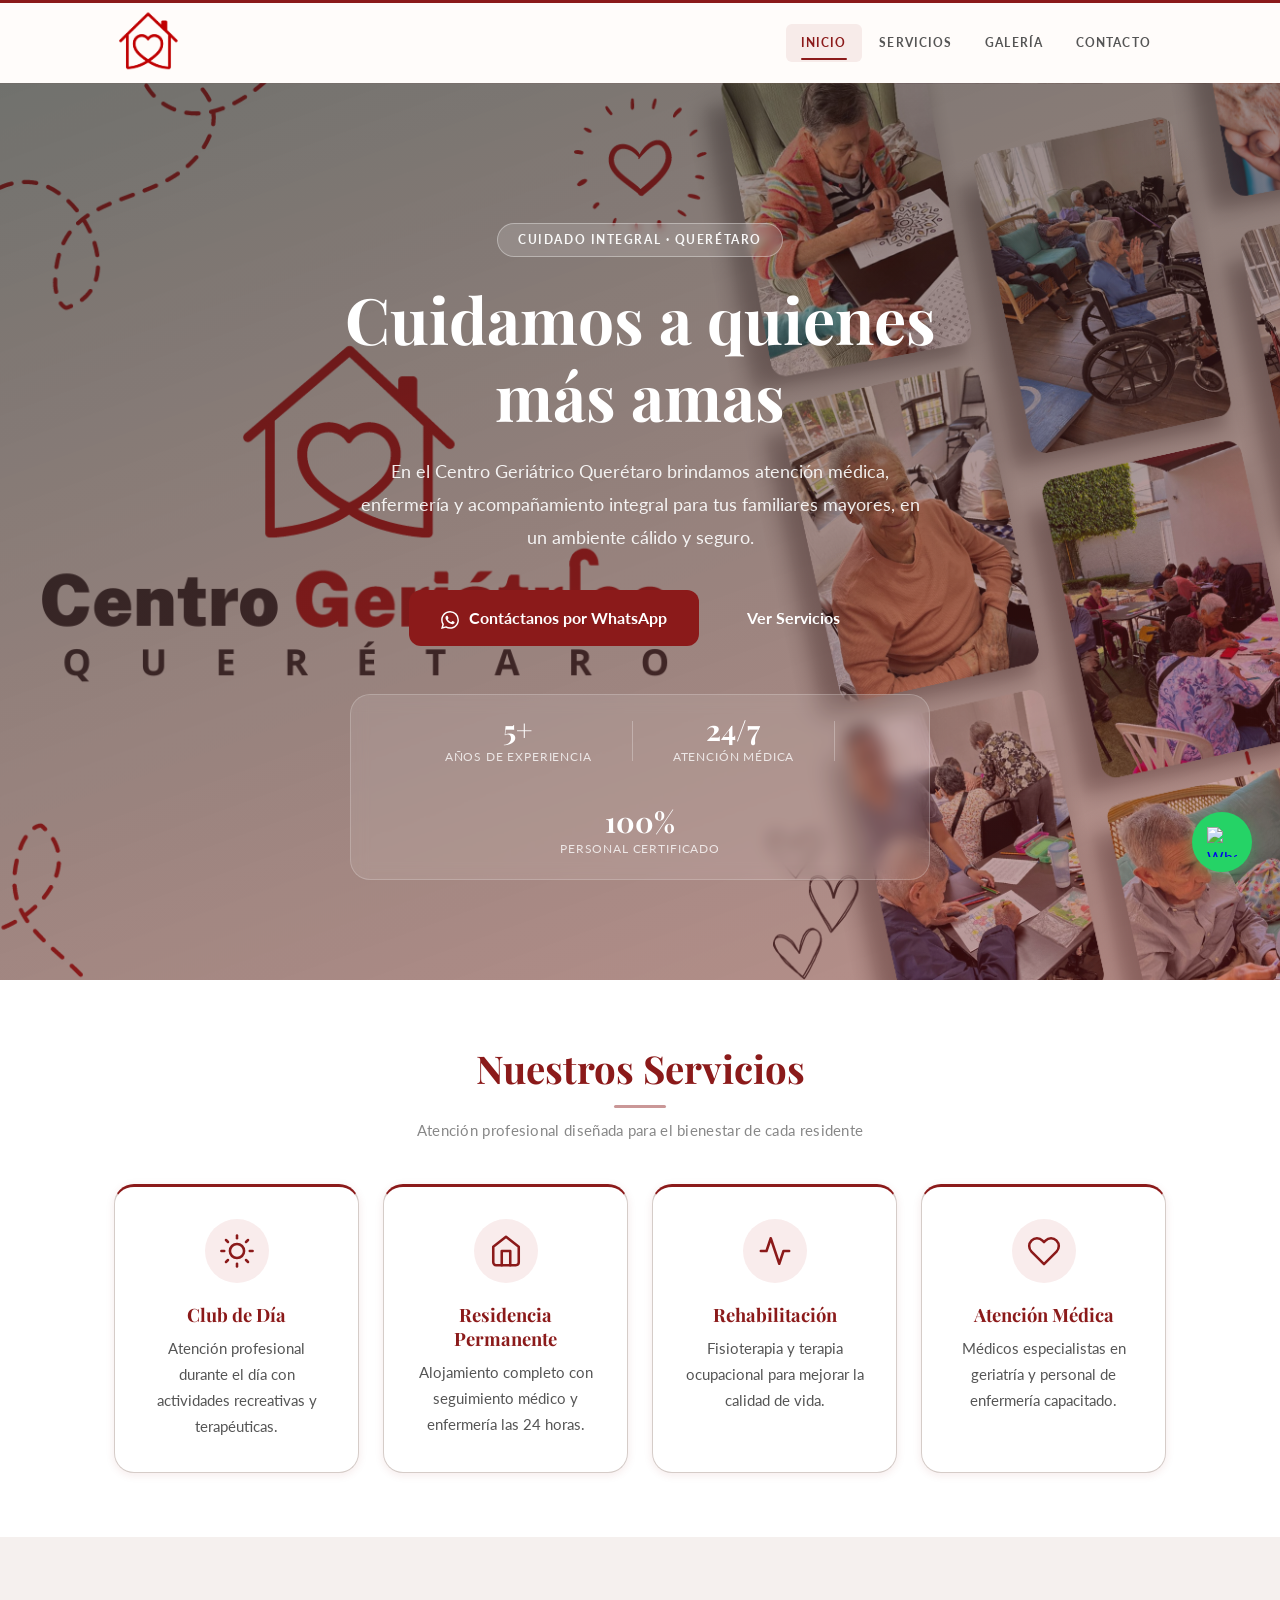
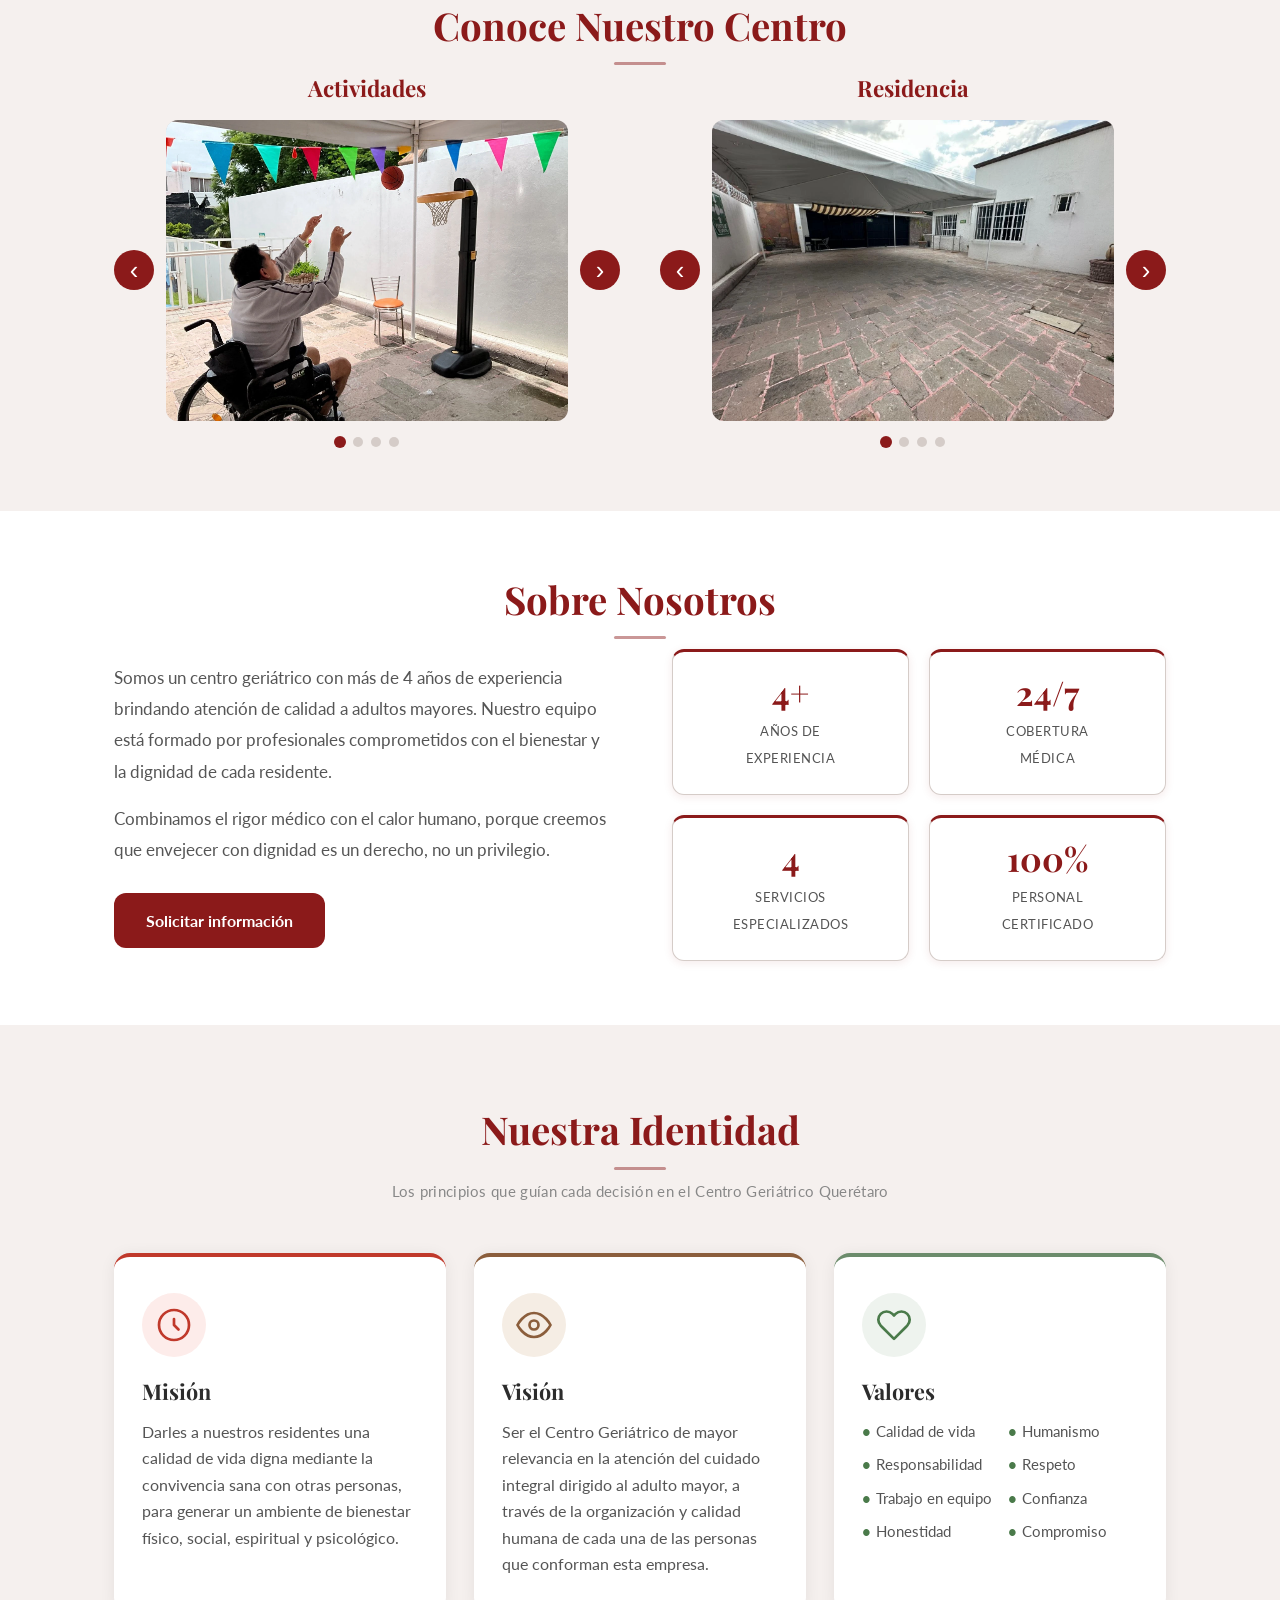
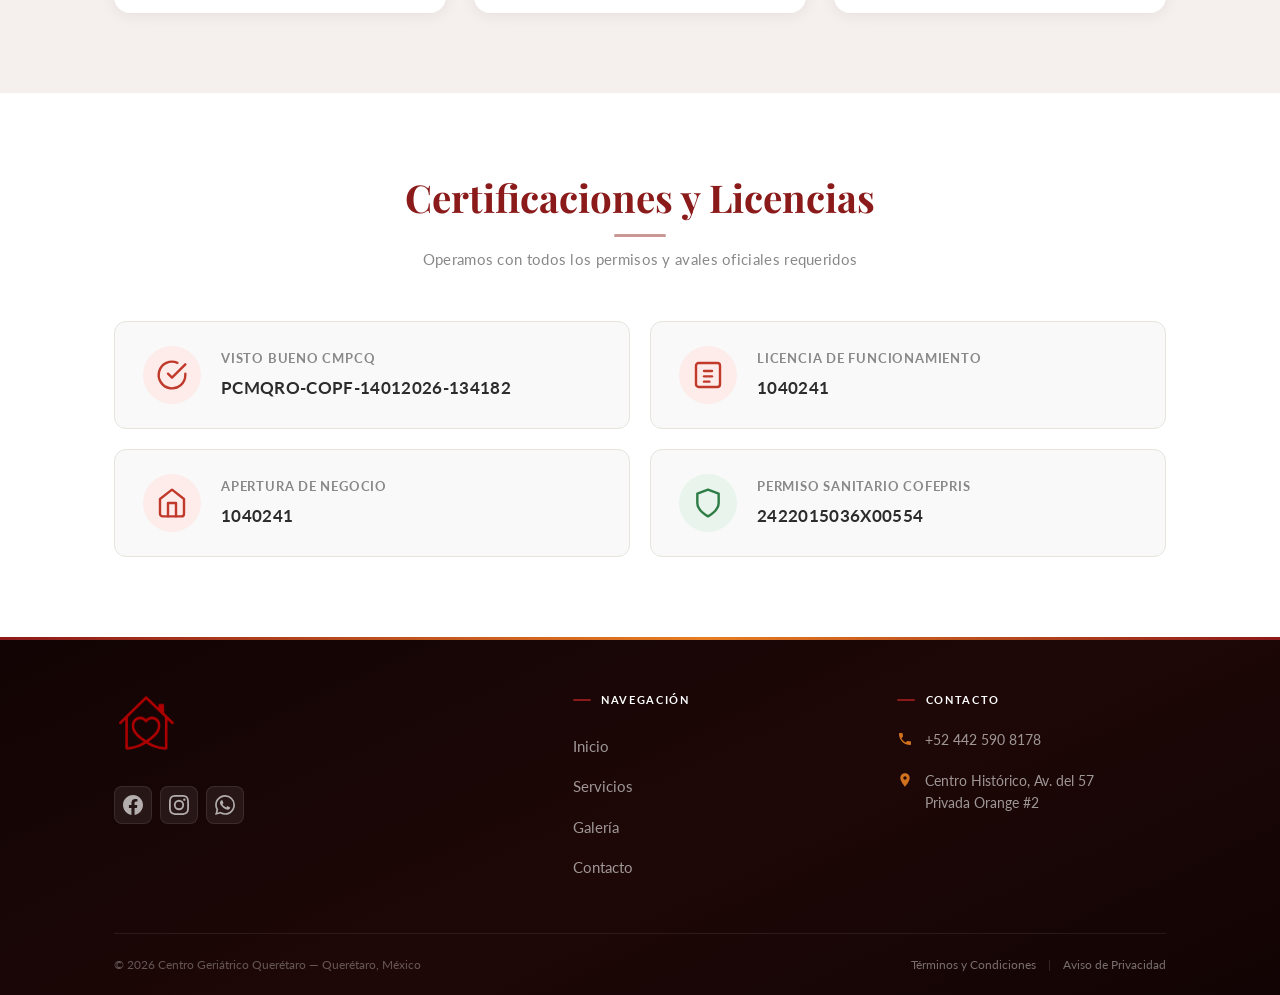
==== commit 93884f9f: "últimas modificaciones de clientes" ====
--- a/index.html
+++ b/index.html
@@ -76,7 +76,7 @@
               <circle cx="12" cy="12" r="5"/><line x1="12" y1="1" x2="12" y2="3"/><line x1="12" y1="21" x2="12" y2="23"/><line x1="4.22" y1="4.22" x2="5.64" y2="5.64"/><line x1="18.36" y1="18.36" x2="19.78" y2="19.78"/><line x1="1" y1="12" x2="3" y2="12"/><line x1="21" y1="12" x2="23" y2="12"/><line x1="4.22" y1="19.78" x2="5.64" y2="18.36"/><line x1="18.36" y1="5.64" x2="19.78" y2="4.22"/>
             </svg>
           </div>
-          <h3>Cuidado Diurno</h3>
+          <h3>Club de Día</h3>
           <p>Atención profesional durante el día con actividades recreativas y terapéuticas.</p>
         </div>
 
@@ -173,7 +173,7 @@
       <div class="nosotros-grid">
         <div class="nosotros-text">
           <p>
-            Somos un centro geriátrico con más de 5 años de experiencia brindando
+            Somos un centro geriátrico con más de 4 años de experiencia brindando
             atención de calidad a adultos mayores. Nuestro equipo está formado por
             profesionales comprometidos con el bienestar y la dignidad de cada residente.
           </p>
@@ -185,7 +185,7 @@
         </div>
         <div class="nosotros-stats-grid">
           <div class="nosotros-stat">
-            <strong>5+</strong>
+            <strong>4+</strong>
             <span>Años de<br>experiencia</span>
           </div>
           <div class="nosotros-stat">
@@ -199,6 +199,134 @@
           <div class="nosotros-stat">
             <strong>100%</strong>
             <span>Personal<br>certificado</span>
+          </div>
+        </div>
+      </div>
+    </div>
+  </section>
+
+  <!-- MISIÓN, VISIÓN Y VALORES -->
+  <section id="mision" class="mision-valores">
+    <div class="container">
+      <h2 class="section-title">Nuestra Identidad</h2>
+      <p class="section-subtitle">Los principios que guían cada decisión en el Centro Geriátrico Querétaro</p>
+
+      <div class="mv-grid">
+        <!-- Misión -->
+        <div class="mv-card mv-card--mision">
+          <div class="mv-card-icon" aria-hidden="true">
+            <svg viewBox="0 0 24 24" fill="none" stroke="currentColor" stroke-width="1.8"
+                 stroke-linecap="round" stroke-linejoin="round" width="36" height="36">
+              <circle cx="12" cy="12" r="10"/>
+              <path d="M12 8v4l3 3"/>
+            </svg>
+          </div>
+          <h3>Misión</h3>
+          <p>Darles a nuestros residentes una calidad de vida digna mediante la convivencia sana con otras personas, para generar un ambiente de bienestar físico, social, espiritual y psicológico.</p>
+        </div>
+
+        <!-- Visión -->
+        <div class="mv-card mv-card--vision">
+          <div class="mv-card-icon" aria-hidden="true">
+            <svg viewBox="0 0 24 24" fill="none" stroke="currentColor" stroke-width="1.8"
+                 stroke-linecap="round" stroke-linejoin="round" width="36" height="36">
+              <path d="M1 12s4-8 11-8 11 8 11 8-4 8-11 8-11-8-11-8z"/>
+              <circle cx="12" cy="12" r="3"/>
+            </svg>
+          </div>
+          <h3>Visión</h3>
+          <p>Ser el Centro Geriátrico de mayor relevancia en la atención del cuidado integral dirigido al adulto mayor, a través de la organización y calidad humana de cada una de las personas que conforman esta empresa.</p>
+        </div>
+
+        <!-- Valores -->
+        <div class="mv-card mv-card--valores">
+          <div class="mv-card-icon" aria-hidden="true">
+            <svg viewBox="0 0 24 24" fill="none" stroke="currentColor" stroke-width="1.8"
+                 stroke-linecap="round" stroke-linejoin="round" width="36" height="36">
+              <path d="M20.84 4.61a5.5 5.5 0 0 0-7.78 0L12 5.67l-1.06-1.06a5.5 5.5 0 0 0-7.78 7.78l1.06 1.06L12 21.23l7.78-7.78 1.06-1.06a5.5 5.5 0 0 0 0-7.78z"/>
+            </svg>
+          </div>
+          <h3>Valores</h3>
+          <ul class="mv-valores-list">
+            <li>Calidad de vida</li>
+            <li>Humanismo</li>
+            <li>Responsabilidad</li>
+            <li>Respeto</li>
+            <li>Trabajo en equipo</li>
+            <li>Confianza</li>
+            <li>Honestidad</li>
+            <li>Compromiso</li>
+          </ul>
+        </div>
+      </div>
+    </div>
+  </section>
+
+  <!-- CERTIFICACIONES Y LICENCIAS -->
+  <section id="certificaciones" class="certificaciones">
+    <div class="container">
+      <h2 class="section-title">Certificaciones y Licencias</h2>
+      <p class="section-subtitle">Operamos con todos los permisos y avales oficiales requeridos</p>
+
+      <div class="cert-grid">
+        <!-- Visto Bueno CMPCQ -->
+        <div class="cert-card">
+          <div class="cert-badge" aria-hidden="true">
+            <svg viewBox="0 0 24 24" fill="none" stroke="currentColor" stroke-width="1.8"
+                 stroke-linecap="round" stroke-linejoin="round" width="32" height="32">
+              <path d="M22 11.08V12a10 10 0 1 1-5.93-9.14"/>
+              <polyline points="22 4 12 14.01 9 11.01"/>
+            </svg>
+          </div>
+          <div class="cert-info">
+            <span class="cert-label">Visto Bueno CMPCQ</span>
+            <strong class="cert-number">PCMQRO-COPF-14012026-134182</strong>
+          </div>
+        </div>
+
+        <!-- Licencia de Funcionamiento -->
+        <div class="cert-card">
+          <div class="cert-badge" aria-hidden="true">
+            <svg viewBox="0 0 24 24" fill="none" stroke="currentColor" stroke-width="1.8"
+                 stroke-linecap="round" stroke-linejoin="round" width="32" height="32">
+              <rect x="3" y="3" width="18" height="18" rx="2" ry="2"/>
+              <line x1="9" y1="9" x2="15" y2="9"/>
+              <line x1="9" y1="13" x2="15" y2="13"/>
+              <line x1="9" y1="17" x2="13" y2="17"/>
+            </svg>
+          </div>
+          <div class="cert-info">
+            <span class="cert-label">Licencia de Funcionamiento</span>
+            <strong class="cert-number">1040241</strong>
+          </div>
+        </div>
+
+        <!-- Número de Apertura de Negocio -->
+        <div class="cert-card">
+          <div class="cert-badge" aria-hidden="true">
+            <svg viewBox="0 0 24 24" fill="none" stroke="currentColor" stroke-width="1.8"
+                 stroke-linecap="round" stroke-linejoin="round" width="32" height="32">
+              <path d="M3 9l9-7 9 7v11a2 2 0 0 1-2 2H5a2 2 0 0 1-2-2z"/>
+              <polyline points="9 22 9 12 15 12 15 22"/>
+            </svg>
+          </div>
+          <div class="cert-info">
+            <span class="cert-label">Apertura de Negocio</span>
+            <strong class="cert-number">1040241</strong>
+          </div>
+        </div>
+
+        <!-- Permiso Sanitario COFEPRIS -->
+        <div class="cert-card cert-card--cofepris">
+          <div class="cert-badge cert-badge--cofepris" aria-hidden="true">
+            <svg viewBox="0 0 24 24" fill="none" stroke="currentColor" stroke-width="1.8"
+                 stroke-linecap="round" stroke-linejoin="round" width="32" height="32">
+              <path d="M12 22s8-4 8-10V5l-8-3-8 3v7c0 6 8 10 8 10z"/>
+            </svg>
+          </div>
+          <div class="cert-info">
+            <span class="cert-label">Permiso Sanitario COFEPRIS</span>
+            <strong class="cert-number">2422015036X00554</strong>
           </div>
         </div>
       </div>
--- a/css/styles.css
+++ b/css/styles.css
@@ -1155,3 +1155,183 @@
     animation: none;
   }
 }
+
+/* =====================================================
+   SECCIÓN: MISIÓN, VISIÓN Y VALORES
+   ===================================================== */
+
+.mision-valores {
+  padding: 80px 0;
+  background: #faf8f5;
+}
+
+.mv-grid {
+  display: grid;
+  grid-template-columns: repeat(3, 1fr);
+  gap: 28px;
+  margin-top: 48px;
+}
+
+.mv-card {
+  background: #fff;
+  border-radius: 16px;
+  padding: 36px 28px;
+  box-shadow: 0 2px 16px rgba(0, 0, 0, 0.07);
+  border-top: 4px solid transparent;
+  transition: transform 0.2s ease, box-shadow 0.2s ease;
+}
+
+.mv-card:hover {
+  transform: translateY(-4px);
+  box-shadow: 0 8px 28px rgba(0, 0, 0, 0.11);
+}
+
+.mv-card--mision  { border-top-color: #c0392b; }
+.mv-card--vision  { border-top-color: #8b5e3c; }
+.mv-card--valores { border-top-color: #6c8c6c; }
+
+.mv-card-icon {
+  display: flex;
+  align-items: center;
+  justify-content: center;
+  width: 64px;
+  height: 64px;
+  border-radius: 50%;
+  background: #f5f0eb;
+  margin-bottom: 20px;
+}
+
+.mv-card--mision  .mv-card-icon { background: #fdecea; color: #c0392b; }
+.mv-card--vision  .mv-card-icon { background: #f5ede4; color: #8b5e3c; }
+.mv-card--valores .mv-card-icon { background: #eef3ee; color: #4a7a4a; }
+
+.mv-card h3 {
+  font-family: 'Playfair Display', serif;
+  font-size: 1.35rem;
+  font-weight: 700;
+  color: #2c2c2c;
+  margin-bottom: 14px;
+}
+
+.mv-card p {
+  font-family: 'Lato', sans-serif;
+  font-size: 0.97rem;
+  line-height: 1.7;
+  color: #555;
+}
+
+.mv-valores-list {
+  list-style: none;
+  padding: 0;
+  margin: 0;
+  display: grid;
+  grid-template-columns: 1fr 1fr;
+  gap: 8px 16px;
+}
+
+.mv-valores-list li {
+  font-family: 'Lato', sans-serif;
+  font-size: 0.93rem;
+  color: #555;
+  padding-left: 14px;
+  position: relative;
+}
+
+.mv-valores-list li::before {
+  content: '•';
+  position: absolute;
+  left: 0;
+  color: #4a7a4a;
+  font-weight: 700;
+}
+
+@media (max-width: 900px) {
+  .mv-grid {
+    grid-template-columns: 1fr;
+    gap: 20px;
+  }
+}
+
+/* =====================================================
+   SECCIÓN: CERTIFICACIONES Y LICENCIAS
+   ===================================================== */
+
+.certificaciones {
+  padding: 80px 0;
+  background: #fff;
+}
+
+.cert-grid {
+  display: grid;
+  grid-template-columns: repeat(2, 1fr);
+  gap: 20px;
+  margin-top: 48px;
+}
+
+.cert-card {
+  display: flex;
+  align-items: center;
+  gap: 20px;
+  background: #f9f9f9;
+  border: 1px solid #e8e3dd;
+  border-radius: 12px;
+  padding: 24px 28px;
+  transition: border-color 0.2s ease, box-shadow 0.2s ease;
+}
+
+.cert-card:hover {
+  border-color: #c0392b;
+  box-shadow: 0 4px 16px rgba(192, 57, 43, 0.09);
+}
+
+.cert-badge {
+  flex-shrink: 0;
+  display: flex;
+  align-items: center;
+  justify-content: center;
+  width: 58px;
+  height: 58px;
+  border-radius: 50%;
+  background: #fdecea;
+  color: #c0392b;
+}
+
+.cert-badge--cofepris {
+  background: #e8f4ec;
+  color: #2e7d46;
+}
+
+.cert-card--cofepris:hover {
+  border-color: #2e7d46;
+  box-shadow: 0 4px 16px rgba(46, 125, 70, 0.09);
+}
+
+.cert-info {
+  display: flex;
+  flex-direction: column;
+  gap: 4px;
+}
+
+.cert-label {
+  font-family: 'Lato', sans-serif;
+  font-size: 0.82rem;
+  font-weight: 700;
+  text-transform: uppercase;
+  letter-spacing: 0.06em;
+  color: #888;
+}
+
+.cert-number {
+  font-family: 'Lato', sans-serif;
+  font-size: 1.05rem;
+  font-weight: 700;
+  color: #2c2c2c;
+  letter-spacing: 0.02em;
+  word-break: break-all;
+}
+
+@media (max-width: 700px) {
+  .cert-grid {
+    grid-template-columns: 1fr;
+  }
+}
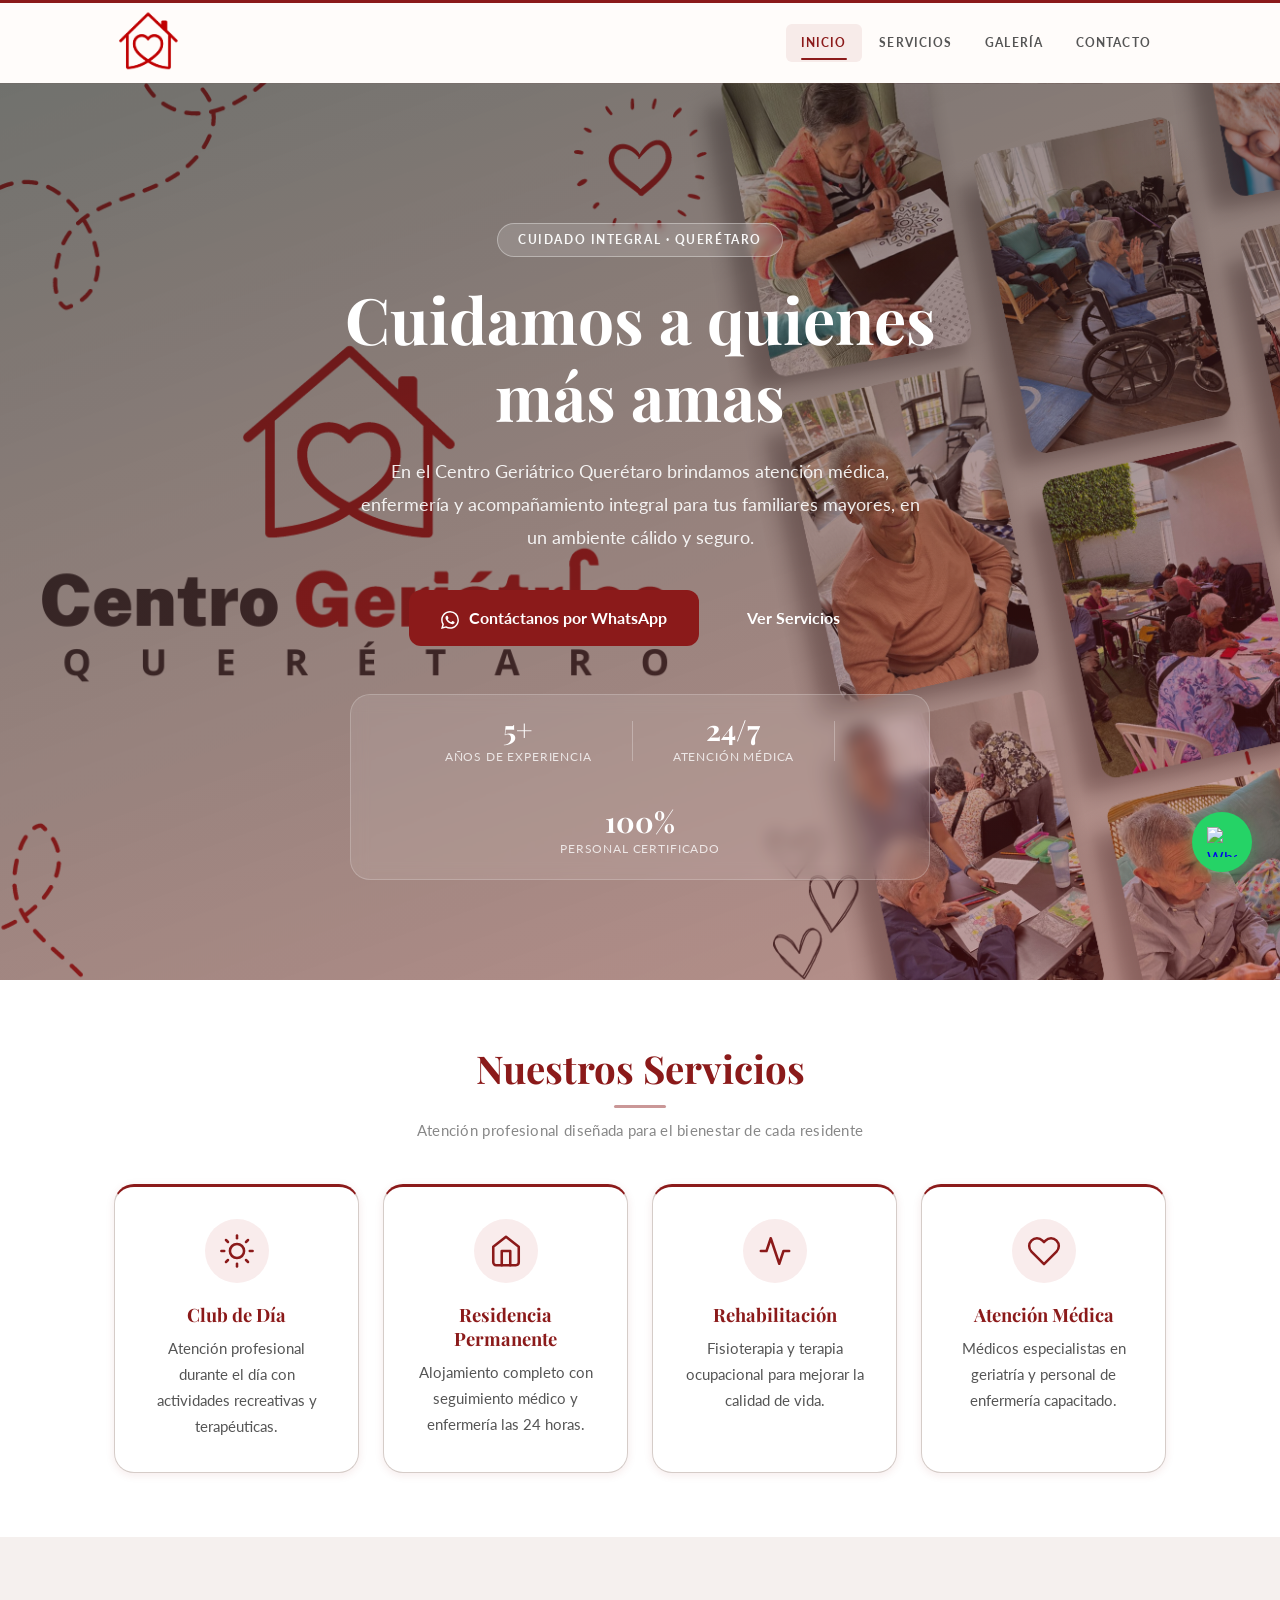
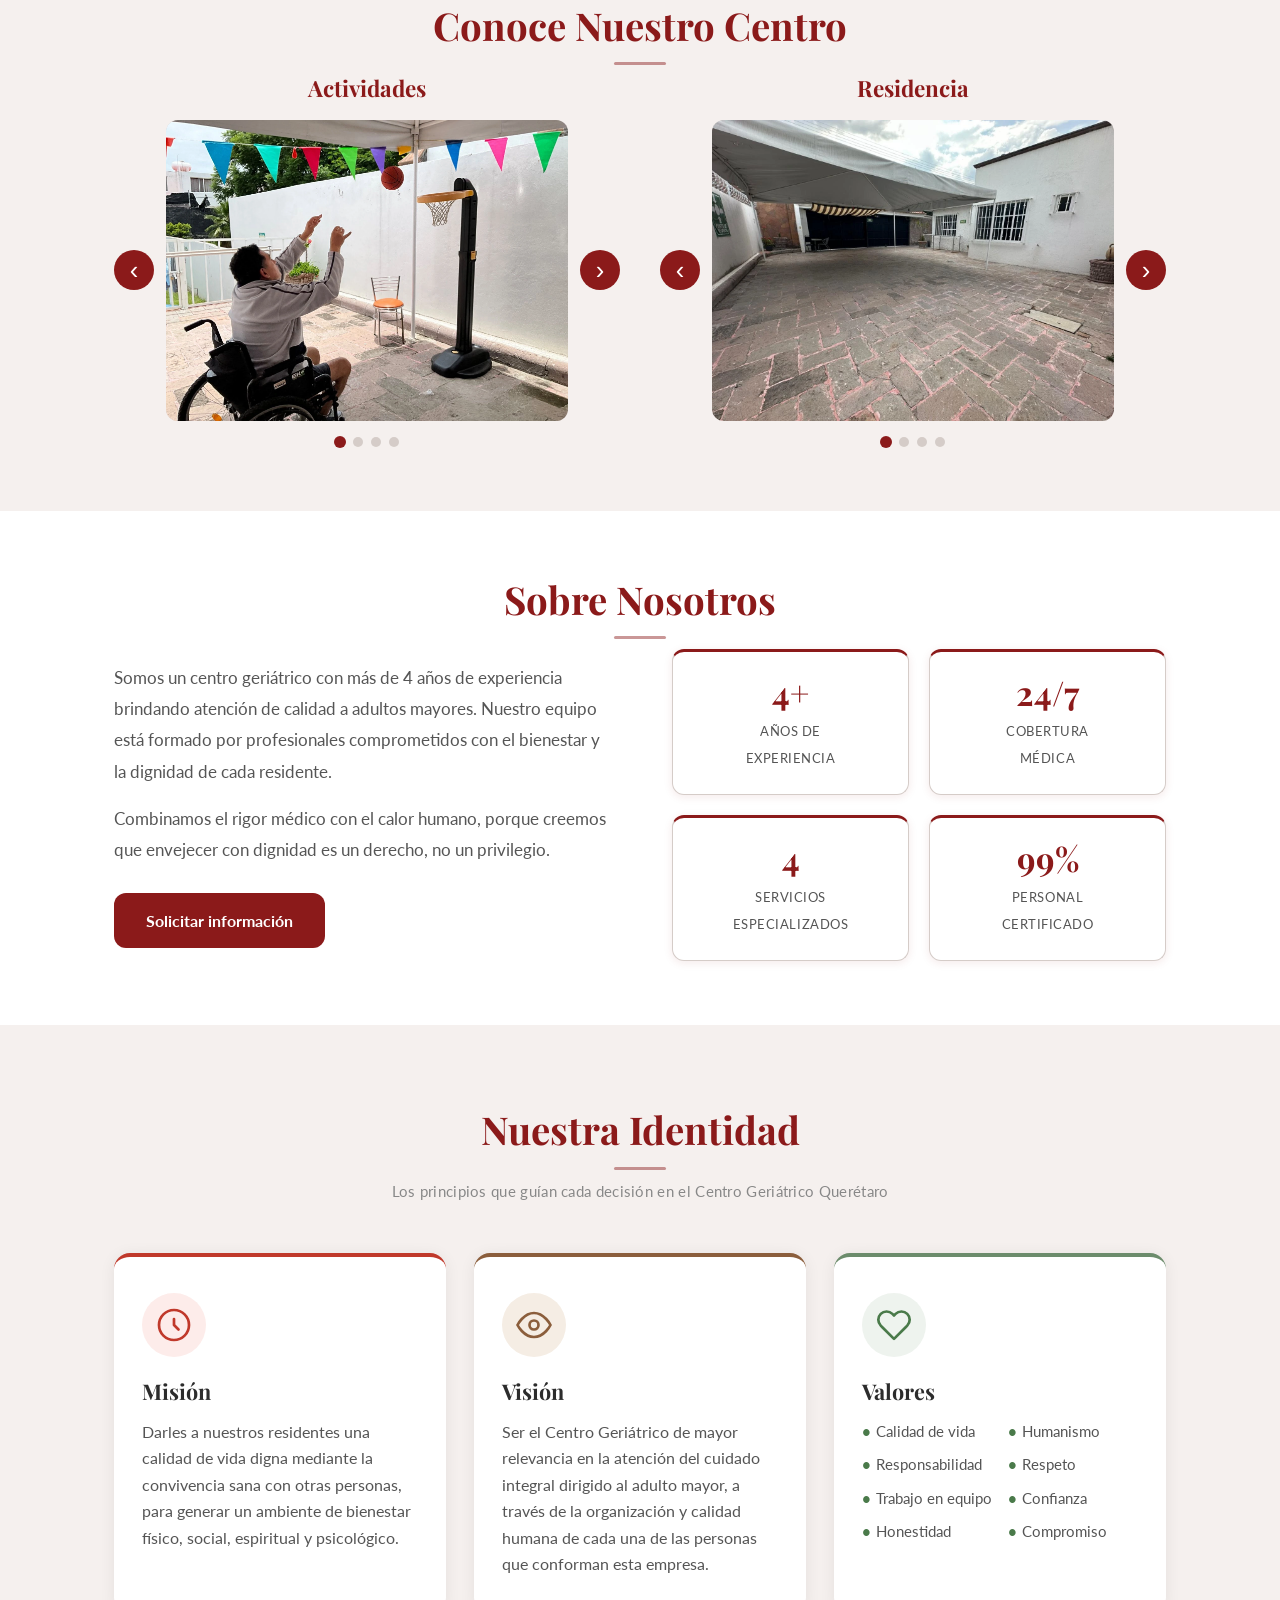
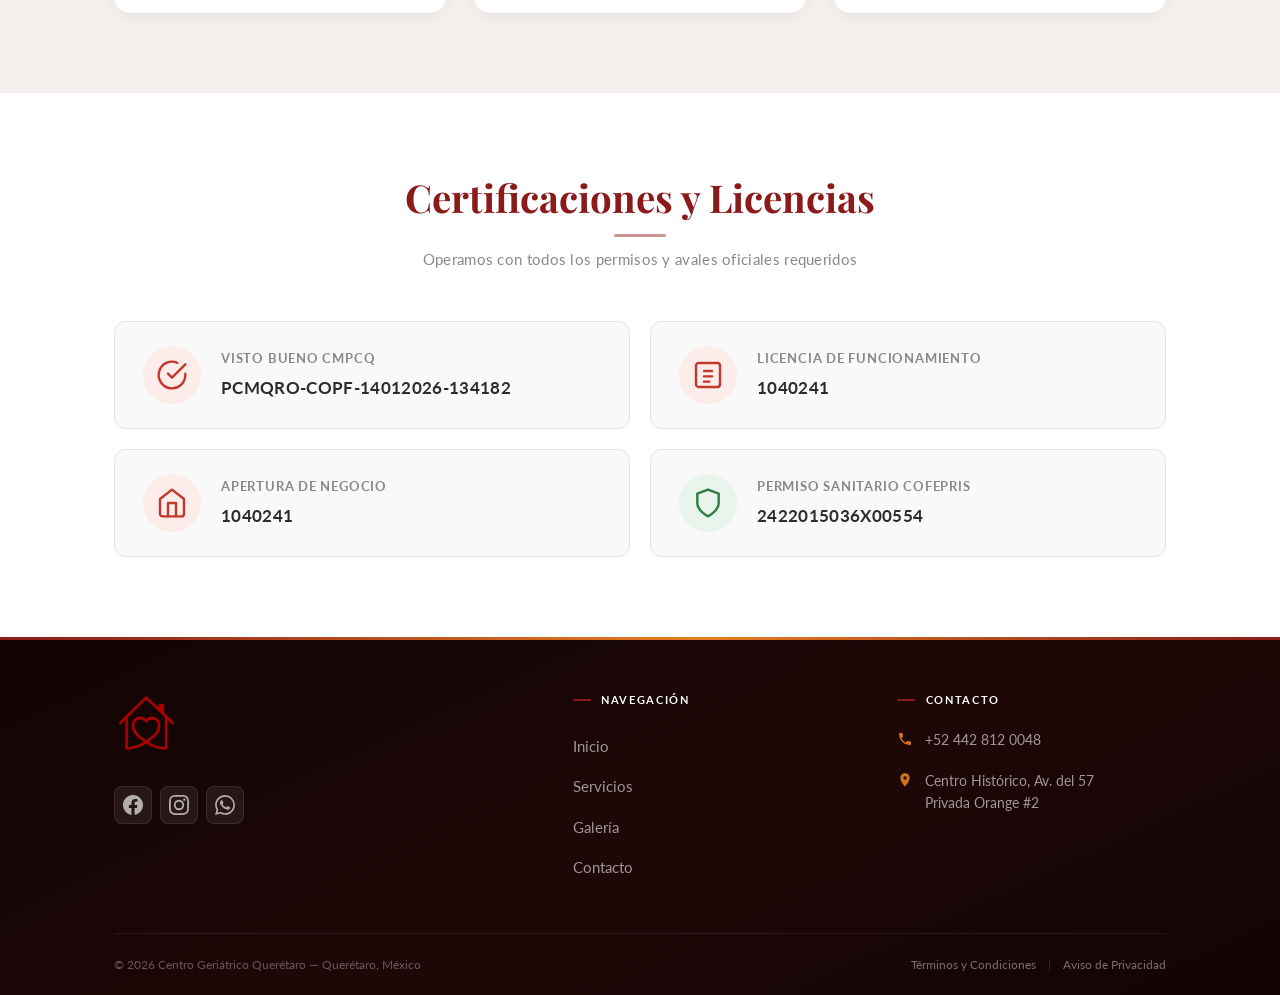
==== commit 778d809b: "commit API" ====
--- a/index.html
+++ b/index.html
@@ -35,7 +35,7 @@
       <h1>Cuidamos a quienes<br>más amas</h1>
       <p>En el Centro Geriátrico Querétaro brindamos atención médica, enfermería y acompañamiento integral para tus familiares mayores, en un ambiente cálido y seguro.</p>
       <div class="hero-actions">
-        <a href="https://wa.me/5214425908178?text=Hola%2C%20me%20gustar%C3%ADa%20recibir%20informaci%C3%B3n%20sobre%20el%20Centro%20Geri%C3%A1trico%20Quer%C3%A9taro"
+        <a href="https://wa.me/5214428120048?text=Hola%2C%20me%20gustar%C3%ADa%20recibir%20informaci%C3%B3n%20sobre%20el%20Centro%20Geri%C3%A1trico%20Quer%C3%A9taro"
            class="btn btn-primary"
            target="_blank"
            rel="noopener">
@@ -350,7 +350,7 @@
             <a href="https://www.instagram.com/centro_geriatrico_qro" class="footer-social-link" aria-label="Instagram" target="_blank" rel="noopener">
               <svg viewBox="0 0 24 24" fill="currentColor" width="20" height="20" aria-hidden="true"><path d="M12 2.163c3.204 0 3.584.012 4.85.07 3.252.148 4.771 1.691 4.919 4.919.058 1.265.069 1.645.069 4.849 0 3.205-.012 3.584-.069 4.849-.149 3.225-1.664 4.771-4.919 4.919-1.266.058-1.644.07-4.85.07-3.204 0-3.584-.012-4.849-.07-3.26-.149-4.771-1.699-4.919-4.92-.058-1.265-.07-1.644-.07-4.849 0-3.204.013-3.583.07-4.849.149-3.227 1.664-4.771 4.919-4.919 1.266-.057 1.645-.069 4.849-.069zM12 0C8.741 0 8.333.014 7.053.072 2.695.272.273 2.69.073 7.052.014 8.333 0 8.741 0 12c0 3.259.014 3.668.072 4.948.2 4.358 2.618 6.78 6.98 6.98C8.333 23.986 8.741 24 12 24c3.259 0 3.668-.014 4.948-.072 4.354-.2 6.782-2.618 6.979-6.98.059-1.28.073-1.689.073-4.948 0-3.259-.014-3.667-.072-4.947-.196-4.354-2.617-6.78-6.979-6.98C15.668.014 15.259 0 12 0zm0 5.838a6.162 6.162 0 100 12.324 6.162 6.162 0 000-12.324zM12 16a4 4 0 110-8 4 4 0 010 8zm6.406-11.845a1.44 1.44 0 100 2.881 1.44 1.44 0 000-2.881z"/></svg>
             </a>
-            <a href="https://wa.me/5214425908178" class="footer-social-link" aria-label="WhatsApp" target="_blank" rel="noopener">
+            <a href="https://wa.me/5214428120048" class="footer-social-link" aria-label="WhatsApp" target="_blank" rel="noopener">
               <svg viewBox="0 0 24 24" fill="currentColor" width="20" height="20" aria-hidden="true"><path d="M17.472 14.382c-.297-.149-1.758-.867-2.03-.967-.273-.099-.471-.148-.67.15-.197.297-.767.966-.94 1.164-.173.199-.347.223-.644.075-.297-.15-1.255-.463-2.39-1.475-.883-.788-1.48-1.761-1.653-2.059-.173-.297-.018-.458.13-.606.134-.133.298-.347.446-.52.149-.174.198-.298.298-.497.099-.198.05-.371-.025-.52-.075-.149-.669-1.612-.916-2.207-.242-.579-.487-.5-.669-.51-.173-.008-.371-.01-.57-.01-.198 0-.52.074-.792.372-.272.297-1.04 1.016-1.04 2.479 0 1.462 1.065 2.875 1.213 3.074.149.198 2.096 3.2 5.077 4.487.709.306 1.262.489 1.694.625.712.227 1.36.195 1.871.118.571-.085 1.758-.719 2.006-1.413.248-.694.248-1.289.173-1.413-.074-.124-.272-.198-.57-.347m-5.421 7.403h-.004a9.87 9.87 0 01-5.031-1.378l-.361-.214-3.741.982.998-3.648-.235-.374a9.86 9.86 0 01-1.51-5.26c.001-5.45 4.436-9.884 9.888-9.884 2.64 0 5.122 1.03 6.988 2.898a9.825 9.825 0 012.893 6.994c-.003 5.45-4.437 9.884-9.885 9.884m8.413-18.297A11.815 11.815 0 0012.05 0C5.495 0 .16 5.335.157 11.892c0 2.096.547 4.142 1.588 5.945L.057 24l6.305-1.654a11.882 11.882 0 005.683 1.448h.005c6.554 0 11.89-5.335 11.893-11.893a11.821 11.821 0 00-3.48-8.413z"/></svg>
             </a>
           </div>
@@ -373,7 +373,7 @@
           <ul class="footer-contact-list">
             <li>
               <svg viewBox="0 0 24 24" fill="currentColor" width="16" height="16" aria-hidden="true"><path d="M6.62 10.79c1.44 2.83 3.76 5.14 6.59 6.59l2.2-2.2c.27-.27.67-.36 1.02-.24 1.12.37 2.33.57 3.57.57.55 0 1 .45 1 1V20c0 .55-.45 1-1 1-9.39 0-17-7.61-17-17 0-.55.45-1 1-1h3.5c.55 0 1 .45 1 1 0 1.25.2 2.45.57 3.57.11.35.03.74-.25 1.02l-2.2 2.2z"/></svg>
-              <a href="tel:+5214425908178">+52 442 590 8178</a>
+              <a href="tel:+5214428120048">+52 442 812 0048</a>
             </li>
             <li>
               <svg viewBox="0 0 24 24" fill="currentColor" width="16" height="16" aria-hidden="true"><path d="M12 2C8.13 2 5 5.13 5 9c0 5.25 7 13 7 13s7-7.75 7-13c0-3.87-3.13-7-7-7zm0 9.5c-1.38 0-2.5-1.12-2.5-2.5s1.12-2.5 2.5-2.5 2.5 1.12 2.5 2.5-1.12 2.5-2.5 2.5z"/></svg>
@@ -398,7 +398,7 @@
   </footer>
 
   <!-- Botón flotante WhatsApp -->
-  <a href="https://wa.me/5214425908178?text=Hola%2C%20me%20gustar%C3%ADa%20recibir%20informaci%C3%B3n%20sobre%20el%20Centro%20Geri%C3%A1trico%20Quer%C3%A9taro"
+  <a href="https://wa.me/5214428120048?text=Hola%2C%20me%20gustar%C3%ADa%20recibir%20informaci%C3%B3n%20sobre%20el%20Centro%20Geri%C3%A1trico%20Quer%C3%A9taro"
      class="whatsapp-float"
      target="_blank"
      rel="noopener"
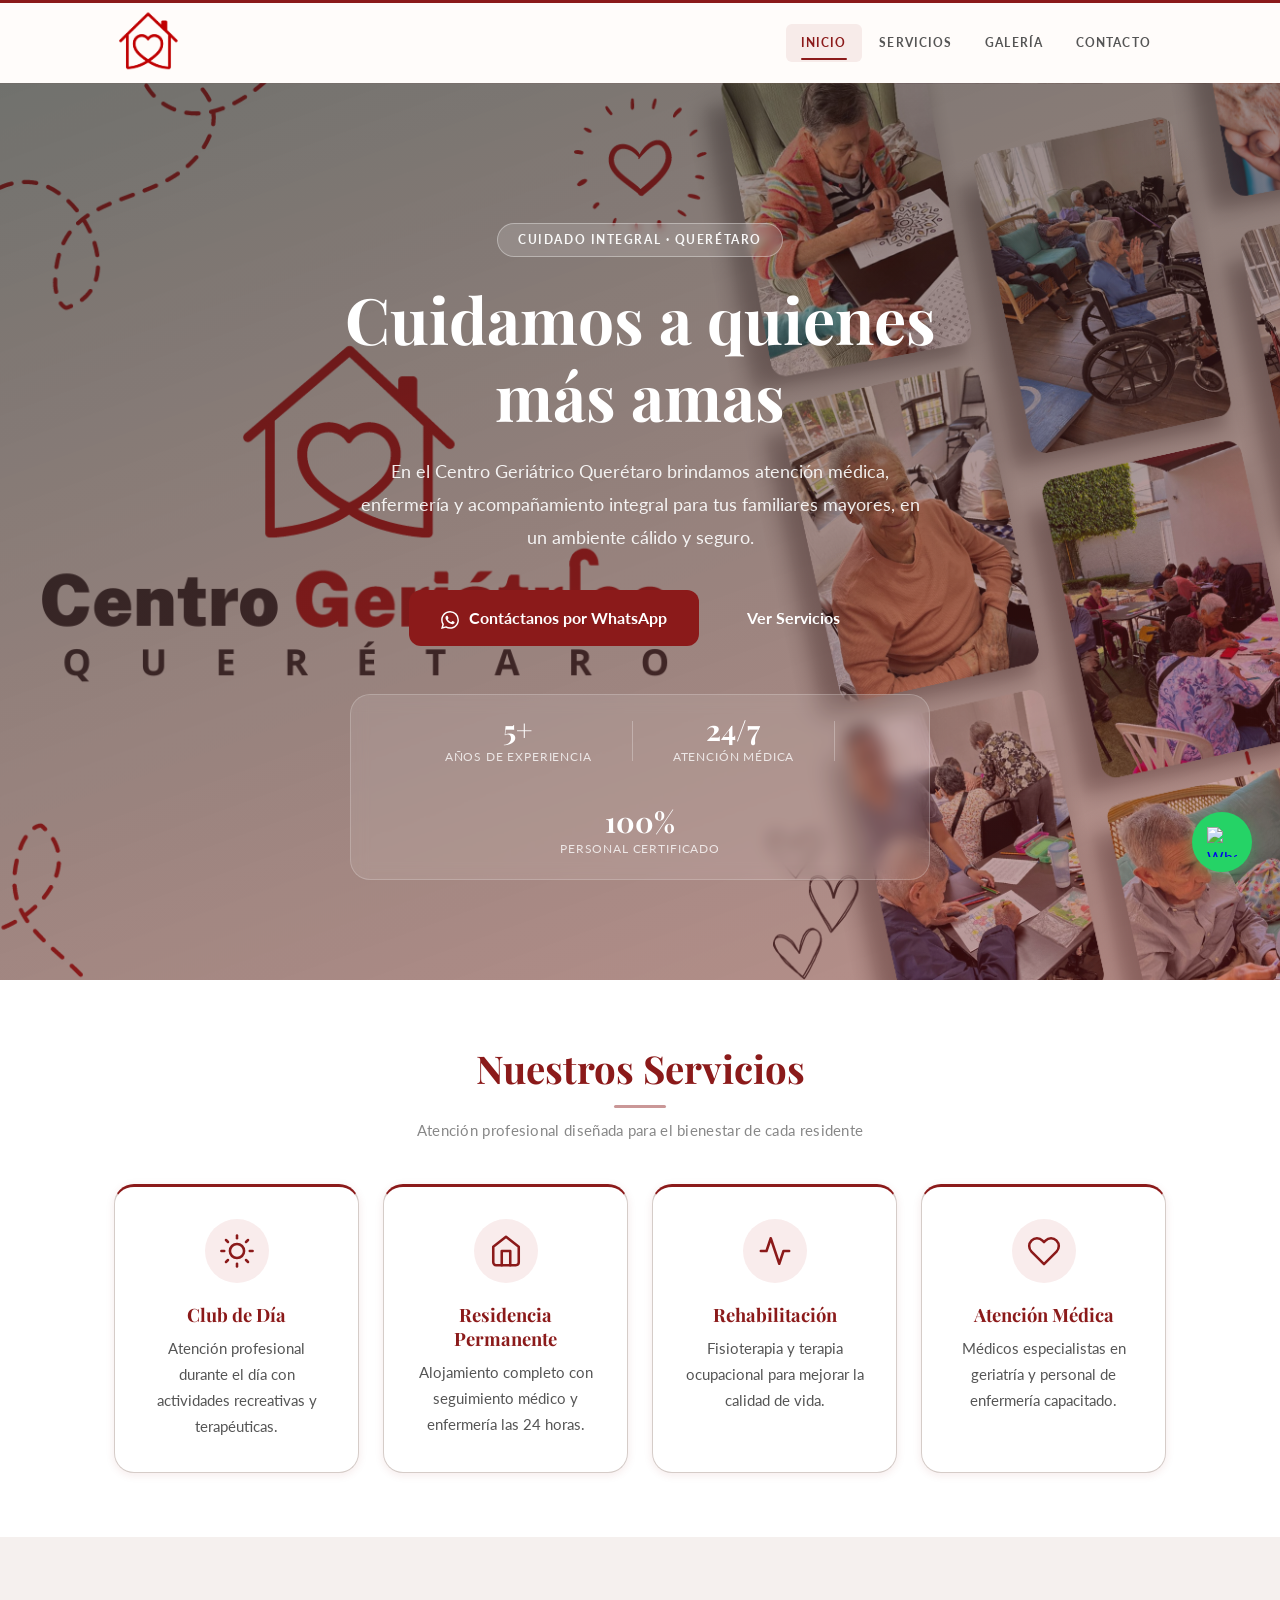
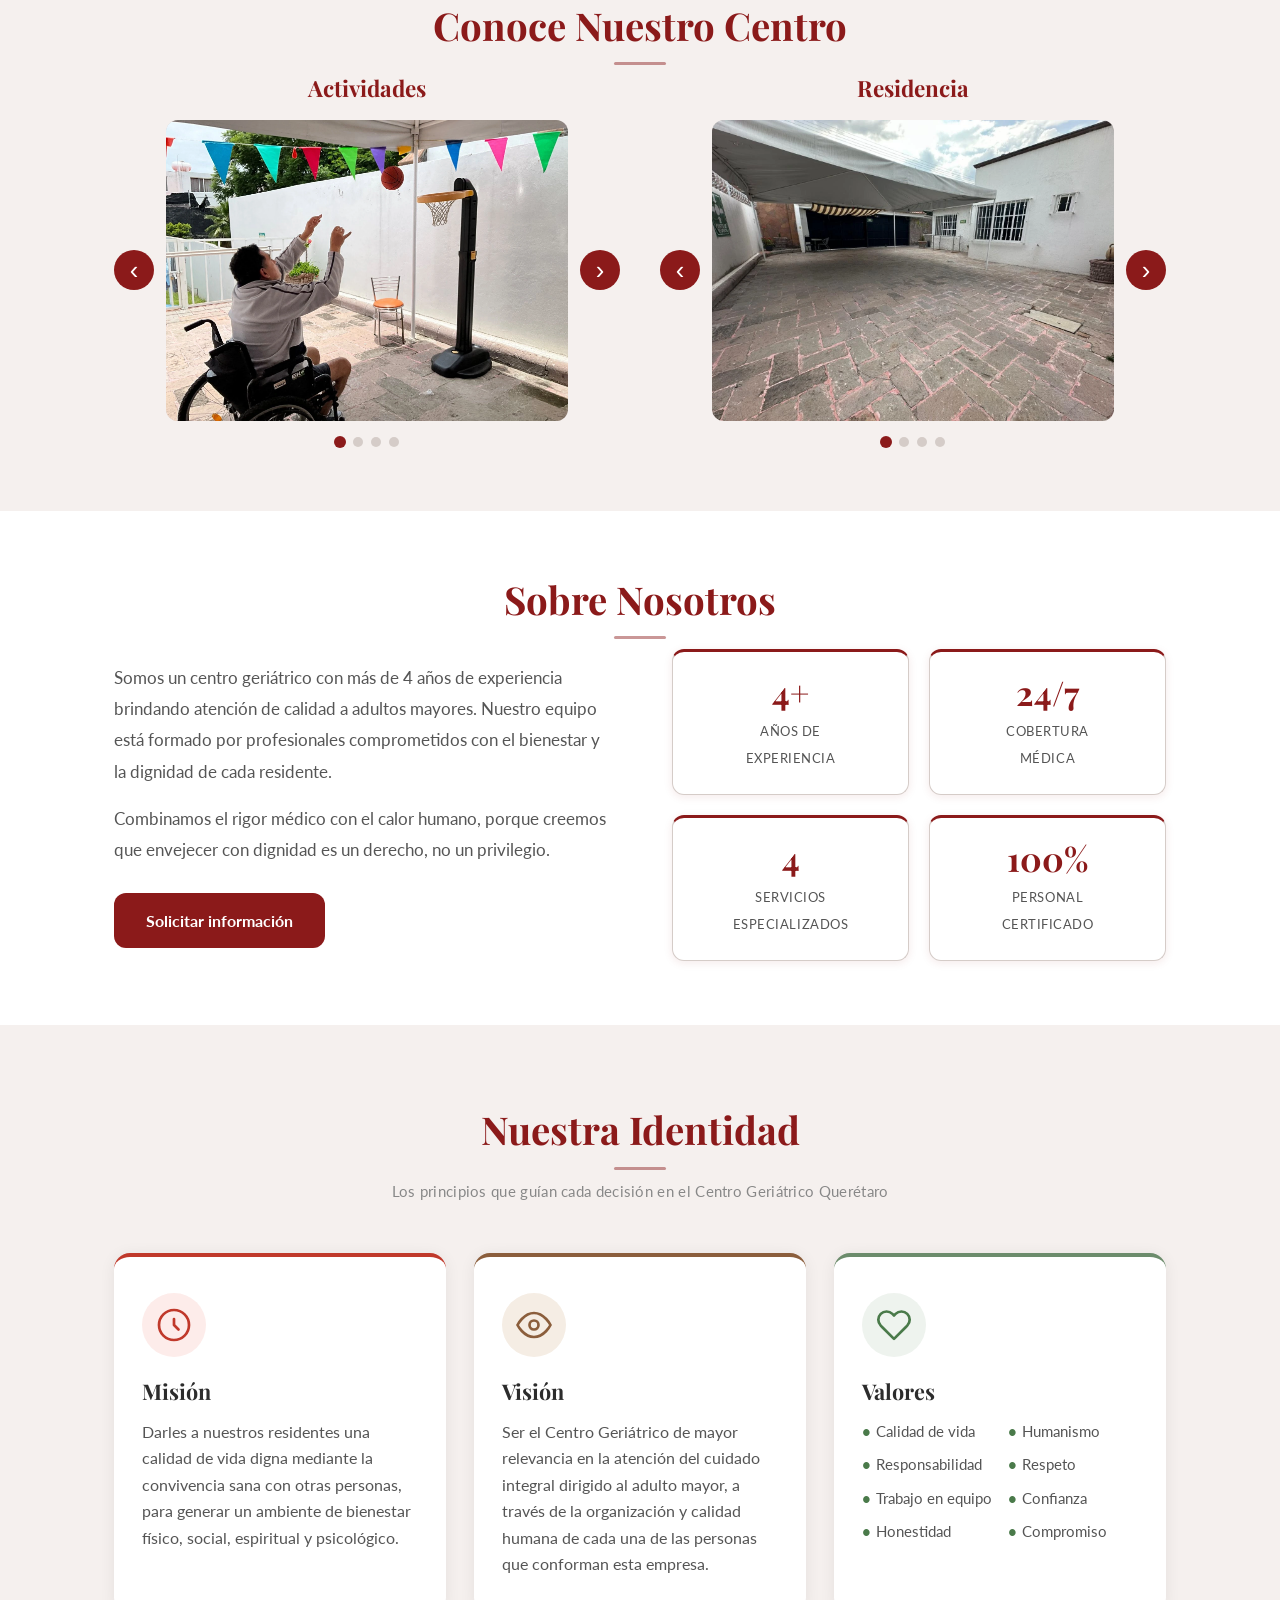
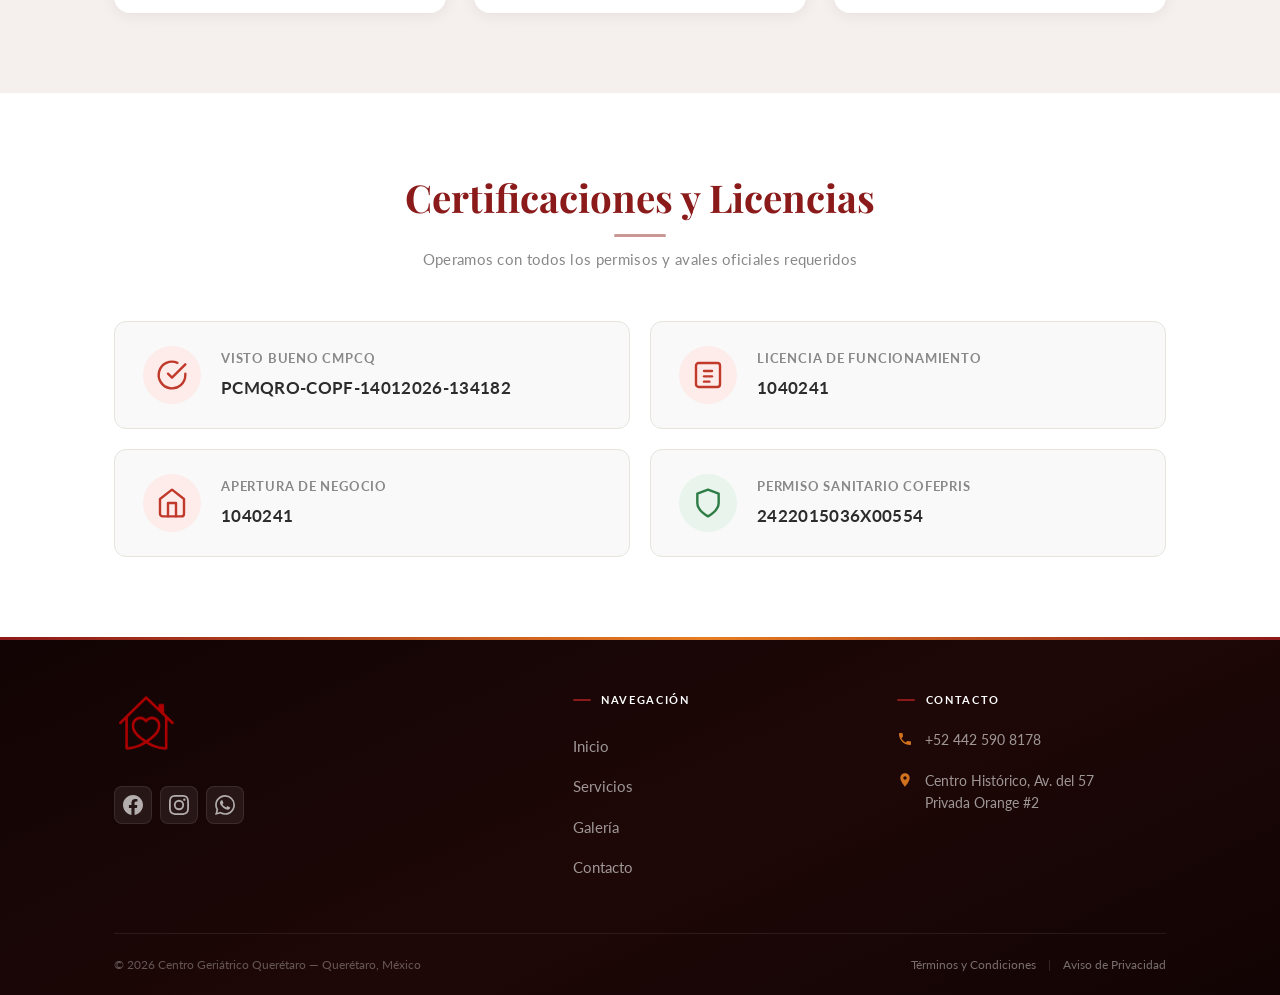
==== commit 690a96a0: "Actualiza número de WhatsApp y elimina dependencia del backend - Cambia todas las referencias de Wha" ====
--- a/index.html
+++ b/index.html
@@ -35,7 +35,7 @@
       <h1>Cuidamos a quienes<br>más amas</h1>
       <p>En el Centro Geriátrico Querétaro brindamos atención médica, enfermería y acompañamiento integral para tus familiares mayores, en un ambiente cálido y seguro.</p>
       <div class="hero-actions">
-        <a href="https://wa.me/5214428120048?text=Hola%2C%20me%20gustar%C3%ADa%20recibir%20informaci%C3%B3n%20sobre%20el%20Centro%20Geri%C3%A1trico%20Quer%C3%A9taro"
+        <a href="https://wa.me/524425908178?text=Hola%2C%20me%20gustar%C3%ADa%20recibir%20informaci%C3%B3n%20sobre%20el%20Centro%20Geri%C3%A1trico%20Quer%C3%A9taro"
            class="btn btn-primary"
            target="_blank"
            rel="noopener">
@@ -350,7 +350,7 @@
             <a href="https://www.instagram.com/centro_geriatrico_qro" class="footer-social-link" aria-label="Instagram" target="_blank" rel="noopener">
               <svg viewBox="0 0 24 24" fill="currentColor" width="20" height="20" aria-hidden="true"><path d="M12 2.163c3.204 0 3.584.012 4.85.07 3.252.148 4.771 1.691 4.919 4.919.058 1.265.069 1.645.069 4.849 0 3.205-.012 3.584-.069 4.849-.149 3.225-1.664 4.771-4.919 4.919-1.266.058-1.644.07-4.85.07-3.204 0-3.584-.012-4.849-.07-3.26-.149-4.771-1.699-4.919-4.92-.058-1.265-.07-1.644-.07-4.849 0-3.204.013-3.583.07-4.849.149-3.227 1.664-4.771 4.919-4.919 1.266-.057 1.645-.069 4.849-.069zM12 0C8.741 0 8.333.014 7.053.072 2.695.272.273 2.69.073 7.052.014 8.333 0 8.741 0 12c0 3.259.014 3.668.072 4.948.2 4.358 2.618 6.78 6.98 6.98C8.333 23.986 8.741 24 12 24c3.259 0 3.668-.014 4.948-.072 4.354-.2 6.782-2.618 6.979-6.98.059-1.28.073-1.689.073-4.948 0-3.259-.014-3.667-.072-4.947-.196-4.354-2.617-6.78-6.979-6.98C15.668.014 15.259 0 12 0zm0 5.838a6.162 6.162 0 100 12.324 6.162 6.162 0 000-12.324zM12 16a4 4 0 110-8 4 4 0 010 8zm6.406-11.845a1.44 1.44 0 100 2.881 1.44 1.44 0 000-2.881z"/></svg>
             </a>
-            <a href="https://wa.me/5214428120048" class="footer-social-link" aria-label="WhatsApp" target="_blank" rel="noopener">
+            <a href="https://wa.me/524425908178" class="footer-social-link" aria-label="WhatsApp" target="_blank" rel="noopener">
               <svg viewBox="0 0 24 24" fill="currentColor" width="20" height="20" aria-hidden="true"><path d="M17.472 14.382c-.297-.149-1.758-.867-2.03-.967-.273-.099-.471-.148-.67.15-.197.297-.767.966-.94 1.164-.173.199-.347.223-.644.075-.297-.15-1.255-.463-2.39-1.475-.883-.788-1.48-1.761-1.653-2.059-.173-.297-.018-.458.13-.606.134-.133.298-.347.446-.52.149-.174.198-.298.298-.497.099-.198.05-.371-.025-.52-.075-.149-.669-1.612-.916-2.207-.242-.579-.487-.5-.669-.51-.173-.008-.371-.01-.57-.01-.198 0-.52.074-.792.372-.272.297-1.04 1.016-1.04 2.479 0 1.462 1.065 2.875 1.213 3.074.149.198 2.096 3.2 5.077 4.487.709.306 1.262.489 1.694.625.712.227 1.36.195 1.871.118.571-.085 1.758-.719 2.006-1.413.248-.694.248-1.289.173-1.413-.074-.124-.272-.198-.57-.347m-5.421 7.403h-.004a9.87 9.87 0 01-5.031-1.378l-.361-.214-3.741.982.998-3.648-.235-.374a9.86 9.86 0 01-1.51-5.26c.001-5.45 4.436-9.884 9.888-9.884 2.64 0 5.122 1.03 6.988 2.898a9.825 9.825 0 012.893 6.994c-.003 5.45-4.437 9.884-9.885 9.884m8.413-18.297A11.815 11.815 0 0012.05 0C5.495 0 .16 5.335.157 11.892c0 2.096.547 4.142 1.588 5.945L.057 24l6.305-1.654a11.882 11.882 0 005.683 1.448h.005c6.554 0 11.89-5.335 11.893-11.893a11.821 11.821 0 00-3.48-8.413z"/></svg>
             </a>
           </div>
@@ -373,7 +373,7 @@
           <ul class="footer-contact-list">
             <li>
               <svg viewBox="0 0 24 24" fill="currentColor" width="16" height="16" aria-hidden="true"><path d="M6.62 10.79c1.44 2.83 3.76 5.14 6.59 6.59l2.2-2.2c.27-.27.67-.36 1.02-.24 1.12.37 2.33.57 3.57.57.55 0 1 .45 1 1V20c0 .55-.45 1-1 1-9.39 0-17-7.61-17-17 0-.55.45-1 1-1h3.5c.55 0 1 .45 1 1 0 1.25.2 2.45.57 3.57.11.35.03.74-.25 1.02l-2.2 2.2z"/></svg>
-              <a href="tel:+5214428120048">+52 442 812 0048</a>
+              <a href="tel:+524425908178">+52 442 590 8178</a>
             </li>
             <li>
               <svg viewBox="0 0 24 24" fill="currentColor" width="16" height="16" aria-hidden="true"><path d="M12 2C8.13 2 5 5.13 5 9c0 5.25 7 13 7 13s7-7.75 7-13c0-3.87-3.13-7-7-7zm0 9.5c-1.38 0-2.5-1.12-2.5-2.5s1.12-2.5 2.5-2.5 2.5 1.12 2.5 2.5-1.12 2.5-2.5 2.5z"/></svg>
@@ -398,7 +398,7 @@
   </footer>
 
   <!-- Botón flotante WhatsApp -->
-  <a href="https://wa.me/5214428120048?text=Hola%2C%20me%20gustar%C3%ADa%20recibir%20informaci%C3%B3n%20sobre%20el%20Centro%20Geri%C3%A1trico%20Quer%C3%A9taro"
+  <a href="https://wa.me/524425908178?text=Hola%2C%20me%20gustar%C3%ADa%20recibir%20informaci%C3%B3n%20sobre%20el%20Centro%20Geri%C3%A1trico%20Quer%C3%A9taro"
      class="whatsapp-float"
      target="_blank"
      rel="noopener"
